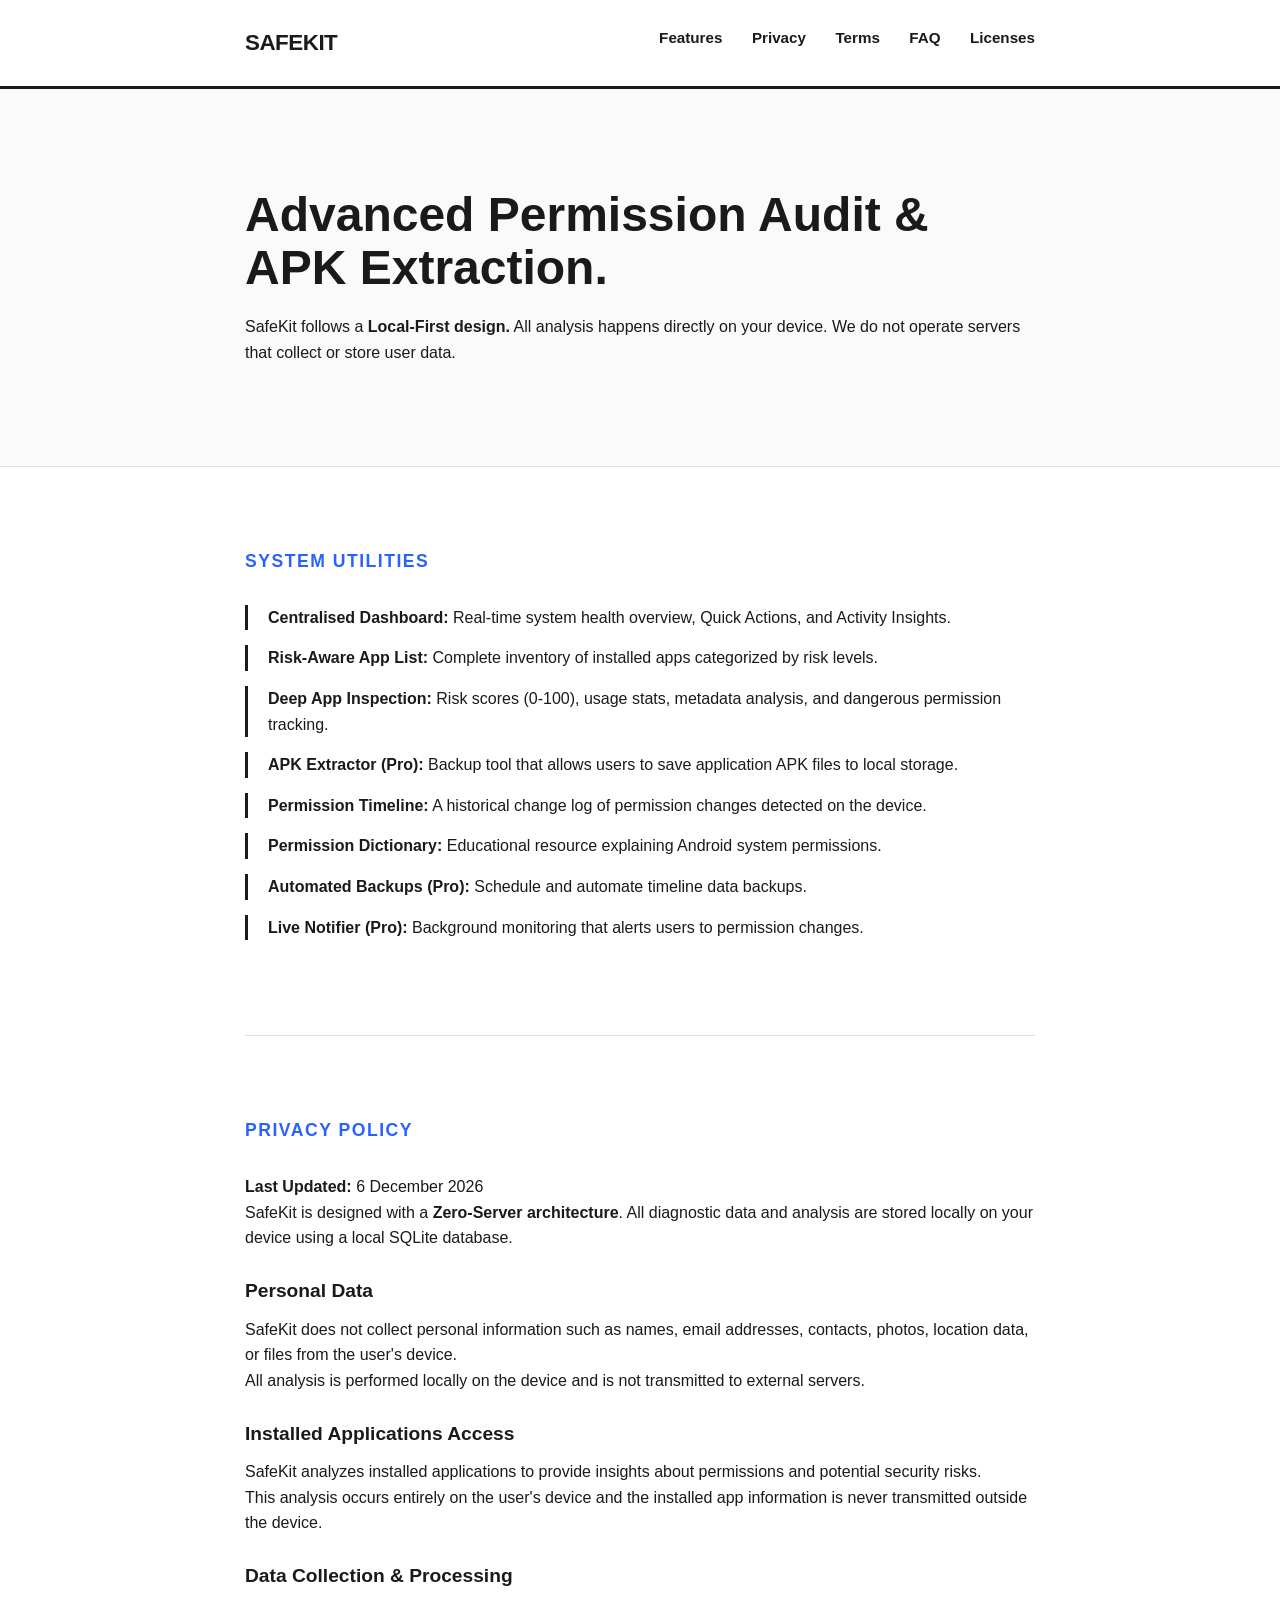
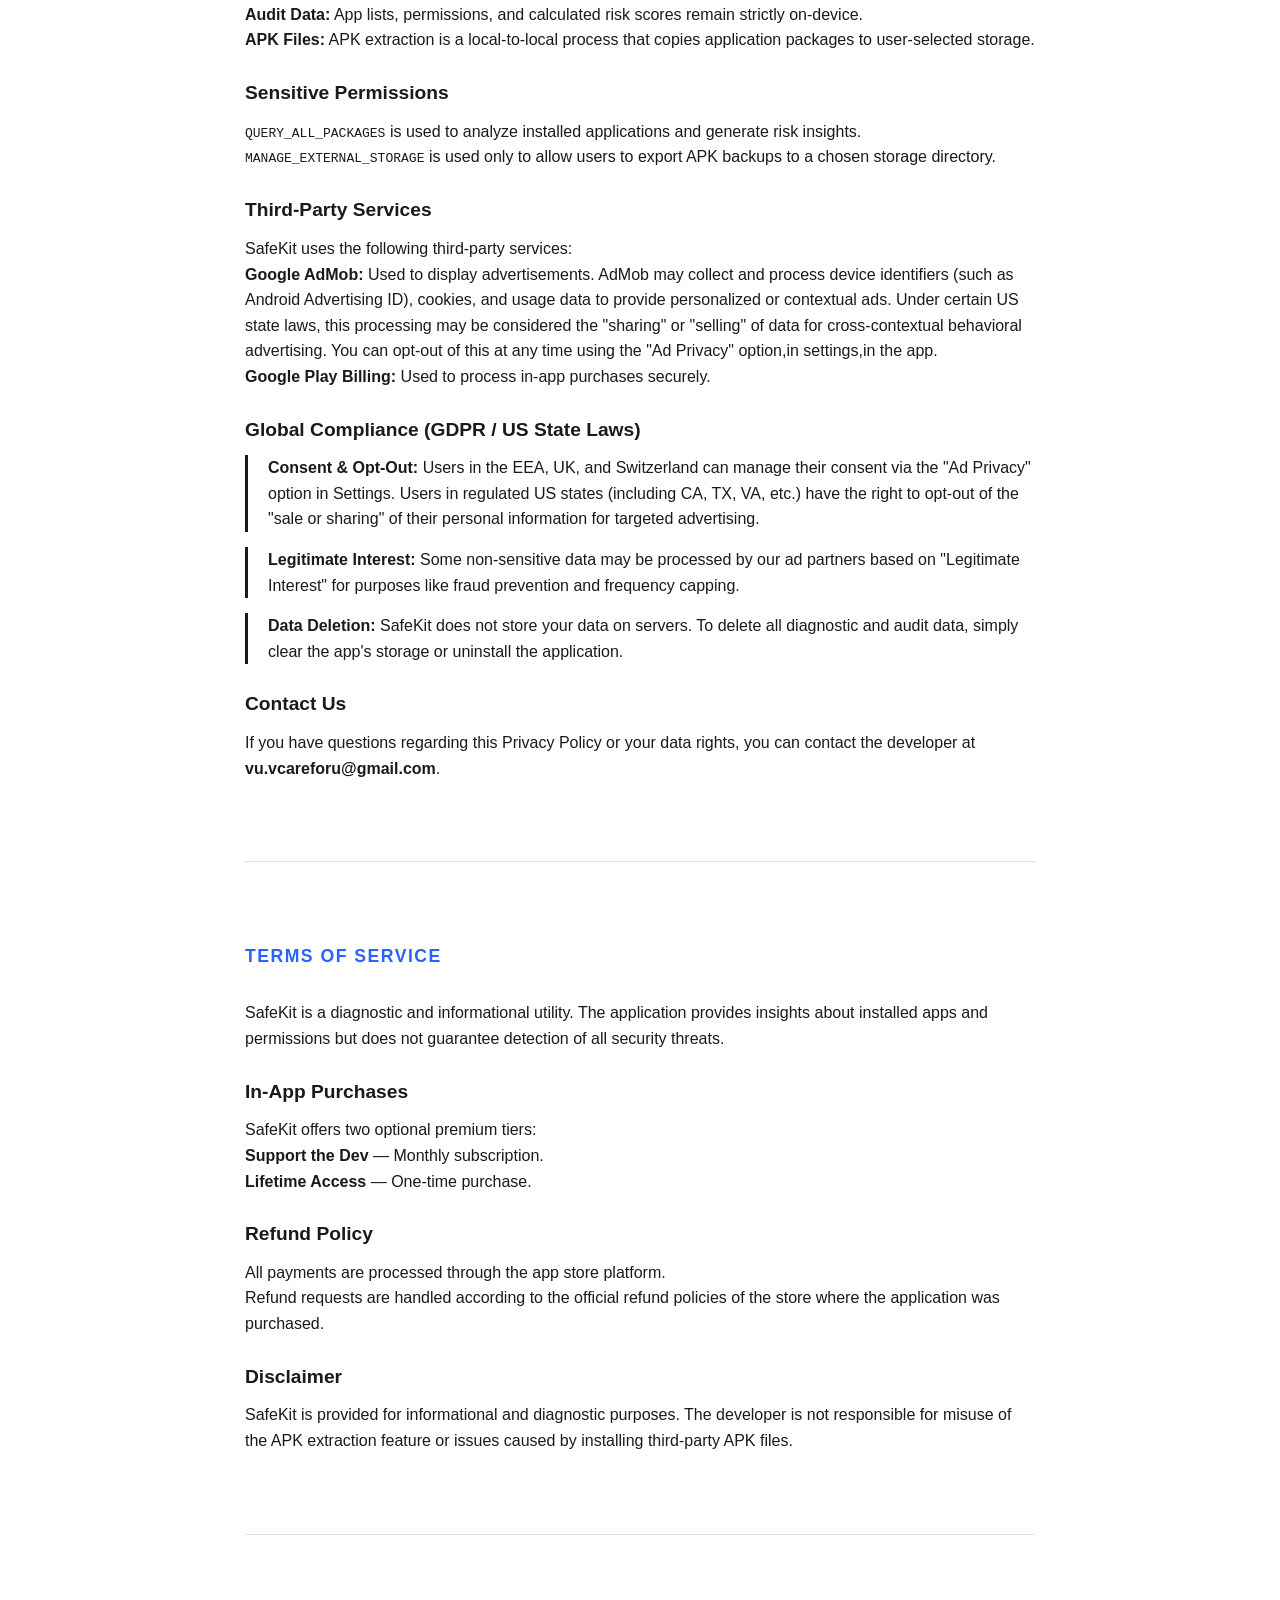
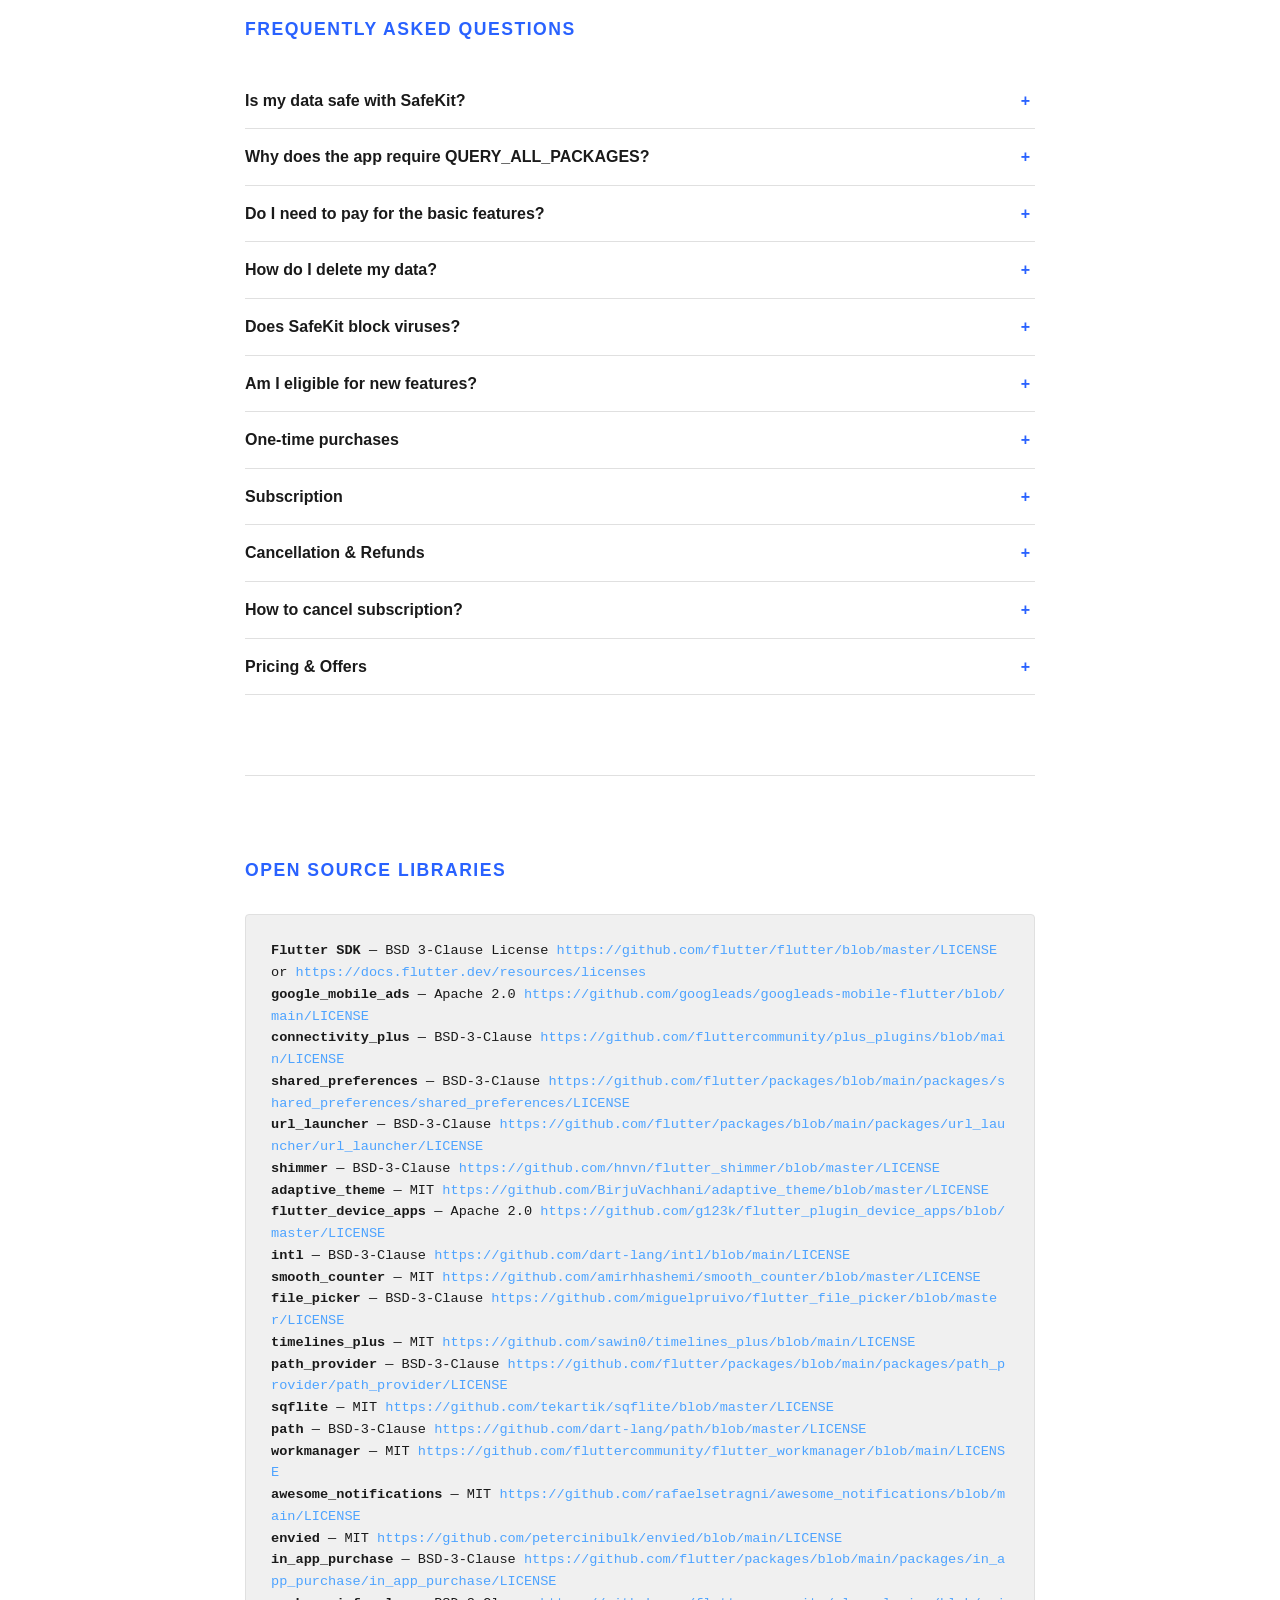
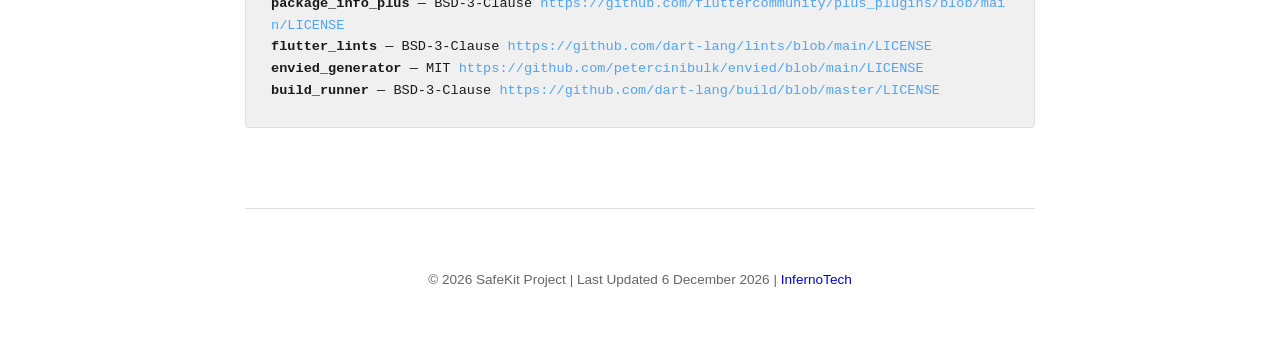
==== safekit/index.html @ c150ac5f "Add faq" ====
<!DOCTYPE html>
<html lang="en">

<head>
    <meta charset="UTF-8">
    <meta name="viewport" content="width=device-width, initial-scale=1.0">
    <title>SafeKit | Official Documentation & Privacy</title>
    <link rel="stylesheet" href="style.css">
</head>

<body>

    <nav class="navbar">
        <div class="container">
            <span class="brand">SAFEKIT</span>
            <button class="menu-toggle" aria-label="Toggle Menu">☰</button>
            <div class="links" id="nav-links">
                <a href="#about">Features</a>
                <a href="#privacy">Privacy</a>
                <a href="#terms">Terms</a>
                <a href="#faq">FAQ</a>
                <a href="#licenses">Licenses</a>
            </div>
        </div>
    </nav>

    <header class="hero">
        <div class="container">
            <h1>Advanced Permission Audit & APK Extraction.</h1>
            <p>SafeKit follows a <strong>Local-First design.</strong> All analysis happens directly on your device. We
                do not operate servers that collect or store user data.</p>
        </div>
    </header>

    <div class="container content-grid">

        <section id="about" class="content-block">
            <h2>System Utilities</h2>

            <div class="list-item"><strong>Centralised Dashboard:</strong> Real-time system health overview, Quick
                Actions, and Activity Insights.</div>

            <div class="list-item"><strong>Risk-Aware App List:</strong> Complete inventory of installed apps
                categorized by risk levels.</div>

            <div class="list-item"><strong>Deep App Inspection:</strong> Risk scores (0-100), usage stats, metadata
                analysis, and dangerous permission tracking.</div>

            <div class="list-item"><strong>APK Extractor (Pro):</strong> Backup tool that allows users to save
                application APK
                files to local storage.</div>

            <div class="list-item"><strong>Permission Timeline:</strong> A historical change log of permission changes
                detected on the device.</div>

            <div class="list-item"><strong>Permission Dictionary:</strong> Educational resource explaining Android
                system permissions.</div>

            <div class="list-item"><strong>Automated Backups (Pro):</strong> Schedule and automate timeline data
                backups.</div>

            <div class="list-item"><strong>Live Notifier (Pro):</strong> Background monitoring that alerts users to
                permission changes.</div>
        </section>


        <section id="privacy" class="content-block">

            <h2>Privacy Policy</h2>

            <p><strong>Last Updated:</strong> <span id="dy"></span></p>

            <p>SafeKit is designed with a <strong>Zero-Server architecture</strong>. All diagnostic data and analysis
                are stored locally on your device using a local SQLite database.</p>

            <h3>Personal Data</h3>

            <p>SafeKit does not collect personal information such as names, email addresses, contacts, photos, location
                data, or files from the user's device.</p>

            <p>All analysis is performed locally on the device and is not transmitted to external servers.</p>


            <h3>Installed Applications Access</h3>

            <p>SafeKit analyzes installed applications to provide insights about permissions and potential security
                risks.</p>

            <p>This analysis occurs entirely on the user's device and the installed app information is never transmitted
                outside the device.</p>


            <h3>Data Collection & Processing</h3>

            <p><strong>Audit Data:</strong> App lists, permissions, and calculated risk scores remain strictly
                on-device.</p>

            <p><strong>APK Files:</strong> APK extraction is a local-to-local process that copies application packages
                to user-selected storage.</p>


            <h3>Sensitive Permissions</h3>

            <p><code>QUERY_ALL_PACKAGES</code> is used to analyze installed applications and generate risk insights.</p>

            <p><code>MANAGE_EXTERNAL_STORAGE</code> is used only to allow users to export APK backups to a chosen
                storage directory.</p>


            <h3>Third-Party Services</h3>

            <p>SafeKit uses the following third-party services:</p>

            <p><strong>Google AdMob:</strong> Used to display advertisements. AdMob may collect and process device
                identifiers (such as Android Advertising ID), cookies, and usage data to provide personalized or
                contextual ads. Under certain US state laws, this processing may be considered the "sharing" or
                "selling" of data for cross-contextual behavioral advertising. You can opt-out of this at any time using
                the "Ad Privacy" option,in settings,in the app.</p>

            <p><strong>Google Play Billing:</strong> Used to process in-app purchases securely.</p>


            <h3>Global Compliance (GDPR / US State Laws)</h3>

            <div class="list-item"><strong>Consent & Opt-Out:</strong> Users in the EEA, UK, and Switzerland can manage
                their consent via the "Ad Privacy" option in Settings. Users in regulated US states (including CA, TX,
                VA, etc.)
                have the right to opt-out of the "sale or sharing" of their personal information for targeted
                advertising.</div>

            <div class="list-item"><strong>Legitimate Interest:</strong> Some non-sensitive data may be processed by our
                ad partners based on "Legitimate Interest" for purposes like fraud prevention and frequency capping.
            </div>

            <div class="list-item"><strong>Data Deletion:</strong> SafeKit does not store your data on servers. To
                delete all diagnostic and audit data, simply clear the app's storage or uninstall the application.</div>


            <h3>Contact Us</h3>
            <p>If you have questions regarding this Privacy Policy or your data rights, you can contact the developer at
                <strong>vu.vcareforu@gmail.com</strong>.
            </p>
        </section>



        <section id="terms" class="content-block">

            <h2>Terms of Service</h2>

            <p>SafeKit is a diagnostic and informational utility. The application provides insights about installed apps
                and permissions but does not guarantee detection of all security threats.</p>


            <h3>In-App Purchases</h3>

            <p>SafeKit offers two optional premium tiers:</p>

            <p><strong>Support the Dev</strong> — Monthly subscription.</p>

            <p><strong>Lifetime Access</strong> — One-time purchase.</p>


            <h3>Refund Policy</h3>

            <p>All payments are processed through the app store platform.</p>

            <p>Refund requests are handled according to the official refund policies of the store where the application
                was purchased.</p>


            <h3>Disclaimer</h3>

            <p>SafeKit is provided for informational and diagnostic purposes. The developer is not responsible for
                misuse of the APK extraction feature or issues caused by installing third-party APK files.</p>

        </section>

        <section id="faq" class="content-block">
            <h2>Frequently Asked Questions</h2>

            <details class="faq-item">
                <summary>Is my data safe with SafeKit?</summary>
                <div class="faq-content">
                    <p>Yes. SafeKit is built on a "Local-First" philosophy. All application analysis, risk scoring, and
                        database storage happen exclusively on your device. We do not own or operate servers to store
                        your
                        private audit data.</p>
                </div>
            </details>

            <details class="faq-item">
                <summary>Why does the app require QUERY_ALL_PACKAGES?</summary>
                <div class="faq-content">
                    <p>This permission is essential for the app's core functionality. It allows SafeKit to scan all
                        installed applications to identify hidden background permissions and calculate security risk
                        scores.</p>
                </div>
            </details>

            <details class="faq-item">
                <summary>Do I need to pay for the basic features?</summary>
                <div class="faq-content">
                    <p>No. The core permission audit, risk scoring, and dictionary features are free. Premium features
                        like
                        Automated Backups, Live Notifier, and the APK Extractor require a Pro subscription or lifetime
                        purchase.</p>
                </div>
            </details>

            <details class="faq-item">
                <summary>How do I delete my data?</summary>
                <div class="faq-content">
                    <p>Since all data is stored locally in an SQLite database on your phone, simply clearing the app
                        cache/data in your Android settings or uninstalling the app will permanently delete all SafeKit
                        records.</p>
                </div>
            </details>

            <details class="faq-item">
                <summary>Does SafeKit block viruses?</summary>
                <div class="faq-content">
                    <p>SafeKit is a diagnostic tool, not an active antivirus. It helps you identify apps with
                        "dangerous"
                        permissions so you can make informed decisions about what to keep on your device.</p>
                </div>
            </details>

            <details class="faq-item">
                <summary>Am I eligible for new features?</summary>
                <div class="faq-content">
                    <p>This app contains Ads, most of the features (common) are available for all users with Ads. Any
                        new feature/function that may seem expensive to developer, the developer have the right to
                        decide to put in behind a pay-wall or Ads (one-time/subscription or as new in-app purchase
                        item).</p>
                </div>
            </details>

            <details class="faq-item">
                <summary>One-time purchases</summary>
                <div class="faq-content">
                    <p>You've purchased the full version of the app with all features and without Ads, you will own the
                        app/have access
                        forever
                        (Exception: Development and updates stop or app withdraws from PlayStore). Refunds are allowed
                        within 48 hrs after that you can contact the support.</p>
                </div>
            </details>

            <details class="faq-item">
                <summary>Subscription</summary>
                <div class="faq-content">
                    <p>Recurring payments (charged monthly for SafeKit) for access to features. You'll be charged at the
                        start of each billing period (monthly) automatically. In case of trial you get free access, and
                        at
                        the end, it automatically converts to a paid subscription. In case payment fails, a grace period
                        of 7
                        days are there to update payment method before subscription is put on hold.</p>
                </div>
            </details>

            <details class="faq-item">
                <summary>Cancellation & Refunds</summary>
                <div class="faq-content">
                    <ul>
                        <li><strong>What happens when I cancel?</strong> You retain access to the subscription for the
                            remainder of the time you have already paid for.</li>
                        <li><strong>Will I get a refund?</strong> Cancelling does not automatically issue a refund.
                            Generally, subscriptions are non-refundable, but partial refunds may be available in
                            specific regions or cases.</li>
                        <li><strong>What if an app is removed?</strong> If an app is removed from Google Play, your
                            future subscription payments are cancelled.</li>
                    </ul>
                </div>
            </details>

            <details class="faq-item">
                <summary>How to cancel subscription?</summary>
                <div class="faq-content">
                    <ol>
                        <li>Open Google Play Store.</li>
                        <li>Tap profile icon (top right).</li>
                        <li>Tap Payments & subscriptions > Subscriptions.</li>
                        <li>Select the subscription and tap Cancel subscription.</li>
                    </ol>
                </div>
            </details>

            <details class="faq-item">
                <summary>Pricing & Offers</summary>
                <div class="faq-content">
                    <ul>
                        <li><strong>Will my price change?</strong> If a developer raises the price, you will receive at
                            least 30 days' notice before the charge at the higher price takes effect.</li>
                        <li><strong>What are discounts?</strong> Developers can offer discounted prices, which will be
                            displayed in the purchase flow.</li>
                    </ul>
                </div>
            </details>
        </section>

        <section id="licenses" class="content-block">

            <h2>Open Source Libraries</h2>

            <div class="license-box">

                <p>
                    <strong>Flutter SDK</strong> — BSD 3-Clause License
                    <a href="https://github.com/flutter/flutter/blob/master/LICENSE" target="_blank">
                        https://github.com/flutter/flutter/blob/master/LICENSE
                    </a> or <a href="https://docs.flutter.dev/resources/licenses" target="_blank">
                        https://docs.flutter.dev/resources/licenses
                    </a>
                </p>

                <p>
                    <strong>google_mobile_ads</strong> — Apache 2.0
                    <a href="https://github.com/googleads/googleads-mobile-flutter/blob/main/LICENSE" target="_blank">
                        https://github.com/googleads/googleads-mobile-flutter/blob/main/LICENSE
                    </a>
                </p>

                <p>
                    <strong>connectivity_plus</strong> — BSD-3-Clause
                    <a href="https://github.com/fluttercommunity/plus_plugins/blob/main/LICENSE" target="_blank">
                        https://github.com/fluttercommunity/plus_plugins/blob/main/LICENSE
                    </a>
                </p>

                <p>
                    <strong>shared_preferences</strong> — BSD-3-Clause
                    <a href="https://github.com/flutter/packages/blob/main/packages/shared_preferences/shared_preferences/LICENSE"
                        target="_blank">
                        https://github.com/flutter/packages/blob/main/packages/shared_preferences/shared_preferences/LICENSE
                    </a>
                </p>

                <p>
                    <strong>url_launcher</strong> — BSD-3-Clause
                    <a href="https://github.com/flutter/packages/blob/main/packages/url_launcher/url_launcher/LICENSE"
                        target="_blank">
                        https://github.com/flutter/packages/blob/main/packages/url_launcher/url_launcher/LICENSE
                    </a>
                </p>

                <p>
                    <strong>shimmer</strong> — BSD-3-Clause
                    <a href="https://github.com/hnvn/flutter_shimmer/blob/master/LICENSE" target="_blank">
                        https://github.com/hnvn/flutter_shimmer/blob/master/LICENSE
                    </a>
                </p>

                <p>
                    <strong>adaptive_theme</strong> — MIT
                    <a href="https://github.com/BirjuVachhani/adaptive_theme/blob/master/LICENSE" target="_blank">
                        https://github.com/BirjuVachhani/adaptive_theme/blob/master/LICENSE
                    </a>
                </p>

                <p>
                    <strong>flutter_device_apps</strong> — Apache 2.0
                    <a href="https://github.com/g123k/flutter_plugin_device_apps/blob/master/LICENSE" target="_blank">
                        https://github.com/g123k/flutter_plugin_device_apps/blob/master/LICENSE
                    </a>
                </p>

                <p>
                    <strong>intl</strong> — BSD-3-Clause
                    <a href="https://github.com/dart-lang/intl/blob/main/LICENSE" target="_blank">
                        https://github.com/dart-lang/intl/blob/main/LICENSE
                    </a>
                </p>

                <p>
                    <strong>smooth_counter</strong> — MIT
                    <a href="https://github.com/amirhhashemi/smooth_counter/blob/master/LICENSE" target="_blank">
                        https://github.com/amirhhashemi/smooth_counter/blob/master/LICENSE
                    </a>
                </p>

                <p>
                    <strong>file_picker</strong> — BSD-3-Clause
                    <a href="https://github.com/miguelpruivo/flutter_file_picker/blob/master/LICENSE" target="_blank">
                        https://github.com/miguelpruivo/flutter_file_picker/blob/master/LICENSE
                    </a>
                </p>

                <p>
                    <strong>timelines_plus</strong> — MIT
                    <a href="https://github.com/sawin0/timelines_plus/blob/main/LICENSE" target="_blank">
                        https://github.com/sawin0/timelines_plus/blob/main/LICENSE
                    </a>
                </p>

                <p>
                    <strong>path_provider</strong> — BSD-3-Clause
                    <a href="https://github.com/flutter/packages/blob/main/packages/path_provider/path_provider/LICENSE"
                        target="_blank">
                        https://github.com/flutter/packages/blob/main/packages/path_provider/path_provider/LICENSE
                    </a>
                </p>

                <p>
                    <strong>sqflite</strong> — MIT
                    <a href="https://github.com/tekartik/sqflite/blob/master/LICENSE" target="_blank">
                        https://github.com/tekartik/sqflite/blob/master/LICENSE
                    </a>
                </p>

                <p>
                    <strong>path</strong> — BSD-3-Clause
                    <a href="https://github.com/dart-lang/path/blob/master/LICENSE" target="_blank">
                        https://github.com/dart-lang/path/blob/master/LICENSE
                    </a>
                </p>

                <p>
                    <strong>workmanager</strong> — MIT
                    <a href="https://github.com/fluttercommunity/flutter_workmanager/blob/main/LICENSE" target="_blank">
                        https://github.com/fluttercommunity/flutter_workmanager/blob/main/LICENSE
                    </a>
                </p>

                <p>
                    <strong>awesome_notifications</strong> — MIT
                    <a href="https://github.com/rafaelsetragni/awesome_notifications/blob/main/LICENSE" target="_blank">
                        https://github.com/rafaelsetragni/awesome_notifications/blob/main/LICENSE
                    </a>
                </p>

                <p>
                    <strong>envied</strong> — MIT
                    <a href="https://github.com/petercinibulk/envied/blob/main/LICENSE" target="_blank">
                        https://github.com/petercinibulk/envied/blob/main/LICENSE
                    </a>
                </p>

                <p>
                    <strong>in_app_purchase</strong> — BSD-3-Clause
                    <a href="https://github.com/flutter/packages/blob/main/packages/in_app_purchase/in_app_purchase/LICENSE"
                        target="_blank">
                        https://github.com/flutter/packages/blob/main/packages/in_app_purchase/in_app_purchase/LICENSE
                    </a>
                </p>

                <p>
                    <strong>package_info_plus</strong> — BSD-3-Clause
                    <a href="https://github.com/fluttercommunity/plus_plugins/blob/main/LICENSE" target="_blank">
                        https://github.com/fluttercommunity/plus_plugins/blob/main/LICENSE
                    </a>
                </p>

                <p>
                    <strong>flutter_lints</strong> — BSD-3-Clause
                    <a href="https://github.com/dart-lang/lints/blob/main/LICENSE" target="_blank">
                        https://github.com/dart-lang/lints/blob/main/LICENSE
                    </a>
                </p>

                <p>
                    <strong>envied_generator</strong> — MIT
                    <a href="https://github.com/petercinibulk/envied/blob/main/LICENSE" target="_blank">
                        https://github.com/petercinibulk/envied/blob/main/LICENSE
                    </a>
                </p>

                <p>
                    <strong>build_runner</strong> — BSD-3-Clause
                    <a href="https://github.com/dart-lang/build/blob/master/LICENSE" target="_blank">
                        https://github.com/dart-lang/build/blob/master/LICENSE
                    </a>
                </p>

            </div>

        </section>

    </div>


    <footer>

        <div class="container">

            <p>&copy; <span id="year"></span> SafeKit Project |
                Last Updated <span id="dy2"></span> |
                <a href="mailto:vu.vcareforu@gmail.com" style="text-decoration:none;">InfernoTech</a>

            </p>

        </div>

    </footer>


    <script>

        document.addEventListener('DOMContentLoaded', () => {

            const today = new Date();

            const formattedDate = today.toLocaleDateString('en-GB', {
                day: 'numeric',
                month: 'long',
                year: 'numeric'
            });

            const yearSpan = document.getElementById("year");
            if (yearSpan) yearSpan.textContent = today.getFullYear();

            const dy = document.getElementById("dy");
            if (dy) dy.textContent = formattedDate;

            const dy2 = document.getElementById("dy2");
            if (dy2) dy2.textContent = formattedDate;

            //Navigation
            const menuToggle = document.querySelector('.menu-toggle');
            const navLinks = document.getElementById('nav-links');

            menuToggle.addEventListener('click', () => {
                navLinks.classList.toggle('active');
            });

            // Close menu when a link is clicked
            navLinks.querySelectorAll('a').forEach(link => {
                link.addEventListener('click', () => {
                    navLinks.classList.remove('active');
                });
            });

        });

    </script>

</body>

</html>
---- safekit/style.css ----
* {
    box-sizing: border-box;
    margin: 0;
    padding: 0;
}

:root {
    --black: #1a1a1a;
    --blue-accent: #2962ff;
    --border-color: #e0e0e0;
    --bg-light: #fafafa;
}

body {
    font-family: -apple-system, BlinkMacSystemFont, "Segoe UI", Roboto, sans-serif;
    color: var(--black);
    line-height: 1.6;
    background: #ffffff;
}

.container {
    max-width: 850px;
    margin: 0 auto;
    padding: 0 30px;
}

/* Navbar */
.navbar {
    border-bottom: 3px solid var(--black);
    padding: 25px 0;
    position: sticky;
    top: 0;
    background: #fff;
    z-index: 10;
}

.brand {
    font-weight: 900;
    font-size: 1.4rem;
    letter-spacing: -0.5px;
}

.links {
    float: right;
}

.links a {
    text-decoration: none;
    color: var(--black);
    margin-left: 25px;
    font-size: 0.95rem;
    font-weight: 600;
}

/* FAQ Accordion Styling */
.faq-item {
    border-bottom: 1px solid var(--border-color);
    padding: 15px 0;
}

.faq-item summary {
    font-weight: 700;
    cursor: pointer;
    list-style: none;
    /* Removes default arrow */
    position: relative;
    padding-right: 30px;
}

/* Custom indicator (+) */
.faq-item summary::after {
    content: '+';
    position: absolute;
    right: 5px;
    color: var(--blue-accent);
}

/* Rotate indicator when open */
.faq-item[open] summary::after {
    content: '−';
}

.faq-content {
    padding: 15px 20px;
    background: #f9f9f9;
    margin-top: 10px;
    border-left: 3px solid var(--black);
    font-size: 0.95rem;
}

.faq-content ul,
.faq-content ol {
    margin-left: 20px;
    padding: 0;
}

.faq-content li {
    margin-bottom: 8px;
}

/* New Toggle Button Style */
.menu-toggle {
    display: none;
    float: right;
    background: none;
    border: none;
    font-size: 1.8rem;
    cursor: pointer;
    font-weight: 900;
}

/* Updated Responsive Rules */
@media (max-width: 768px) {
    .menu-toggle {
        display: block;
    }

    .links {
        display: none;
        /* Hidden by default on mobile */
        width: 100%;
        float: none;
        padding-top: 20px;
        border-top: 1px solid var(--border-color);
        margin-top: 15px;
    }

    .links.active {
        display: flex;
        flex-direction: column;
    }

    .links a {
        margin: 10px 0;
        font-size: 1.1rem;
    }

    h1 {
        font-size: 2.2rem;
    }
}

/* Hero */
.hero {
    padding: 100px 0;
    background: var(--bg-light);
    border-bottom: 1px solid var(--border-color);
}

h1 {
    font-size: 3rem;
    font-weight: 800;
    line-height: 1.1;
    margin-bottom: 20px;
}

/* Sections */
.content-block {
    padding: 80px 0;
    border-bottom: 1px solid var(--border-color);
}

h2 {
    font-size: 1.1rem;
    text-transform: uppercase;
    letter-spacing: 1.5px;
    color: var(--blue-accent);
    margin-bottom: 30px;
}

h3 {
    margin: 25px 0 10px;
    font-size: 1.2rem;
}

.list-item {
    margin-bottom: 15px;
    padding-left: 20px;
    border-left: 3px solid var(--black);
}

/* Technical Components */
.license-box {
    background: #f0f0f0;
    padding: 25px;
    border: 1px solid var(--border-color);
    font-family: 'Courier New', Courier, monospace;
    font-size: 0.85rem;
    border-radius: 4px;
}

footer {
    padding: 60px 0;
    font-size: 0.85rem;
    color: #666;
    text-align: center;
}

.license-box a {
    color: #4da3ff;
    text-decoration: none;
    word-break: break-all;
}

.license-box a:hover {
    text-decoration: underline;
}

@media (max-width: 650px) {
    .links {
        display: none;
    }

    h1 {
        font-size: 2.2rem;
    }
}
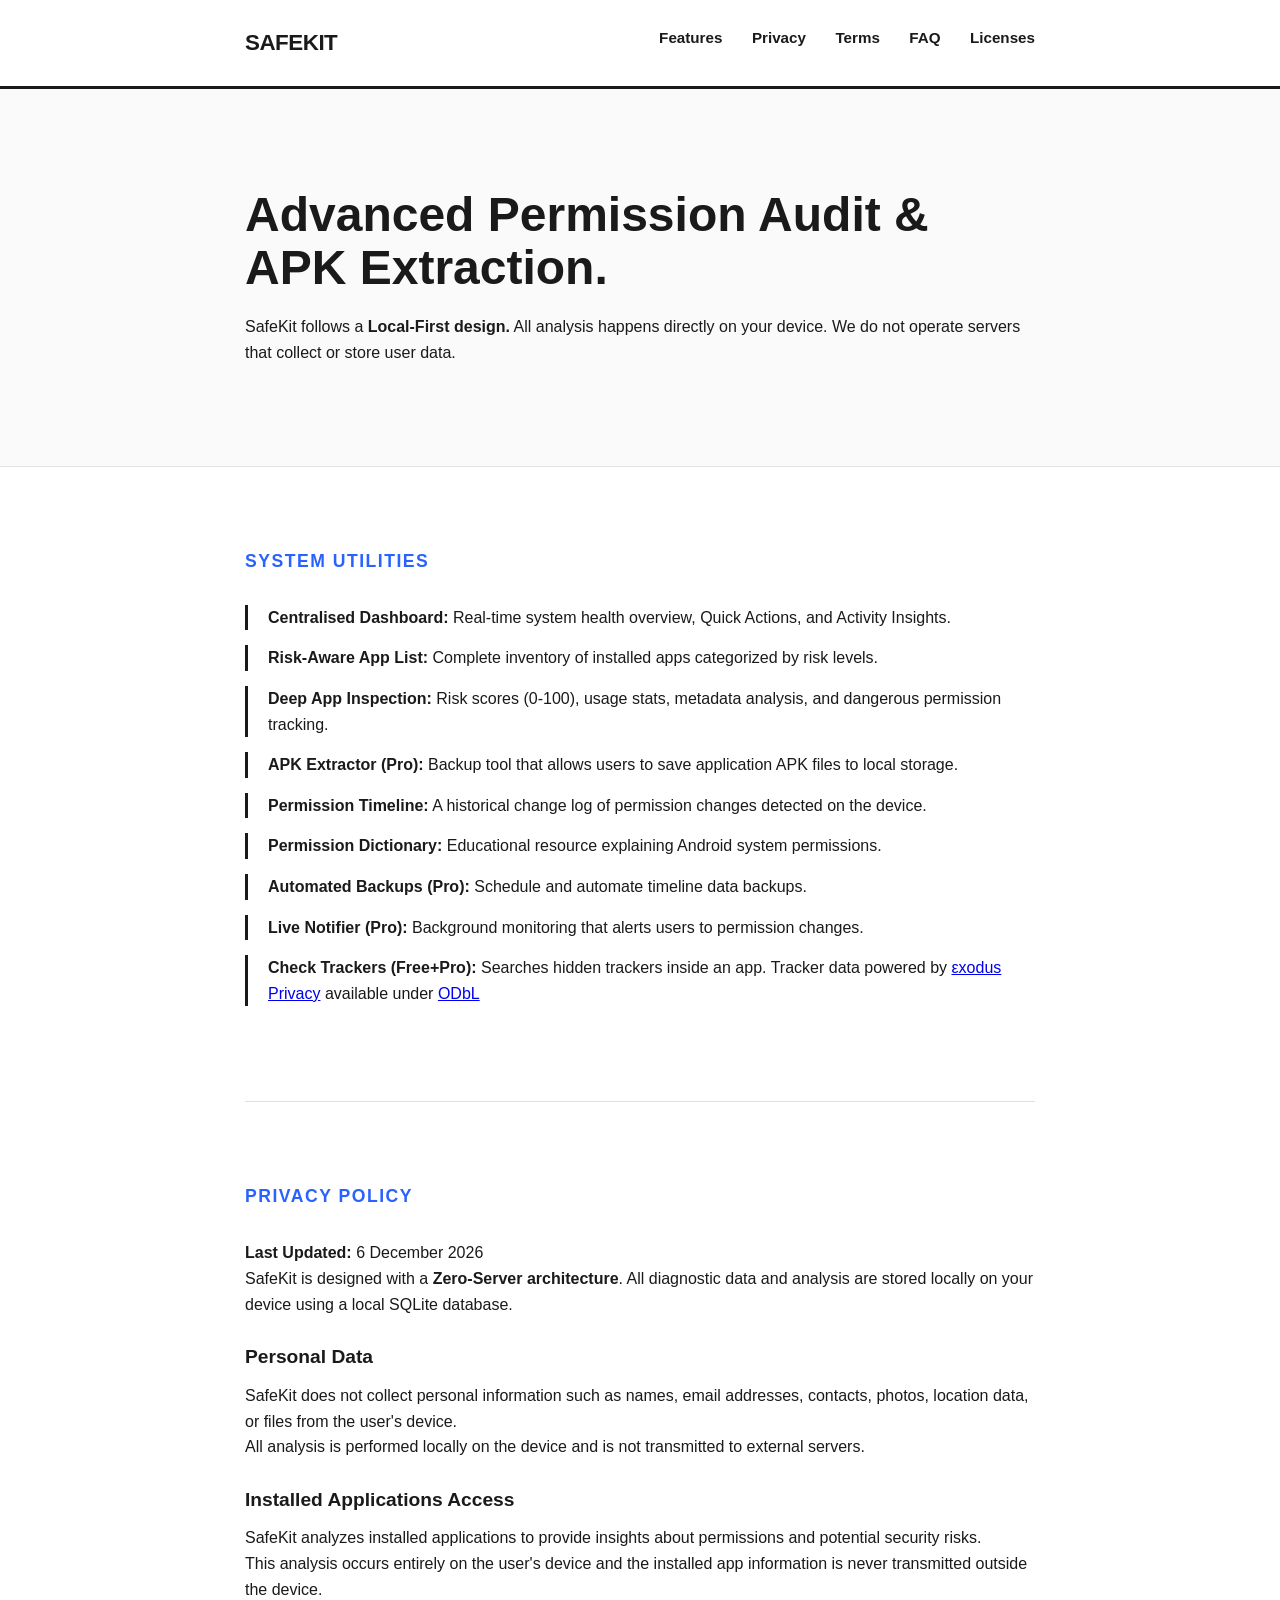
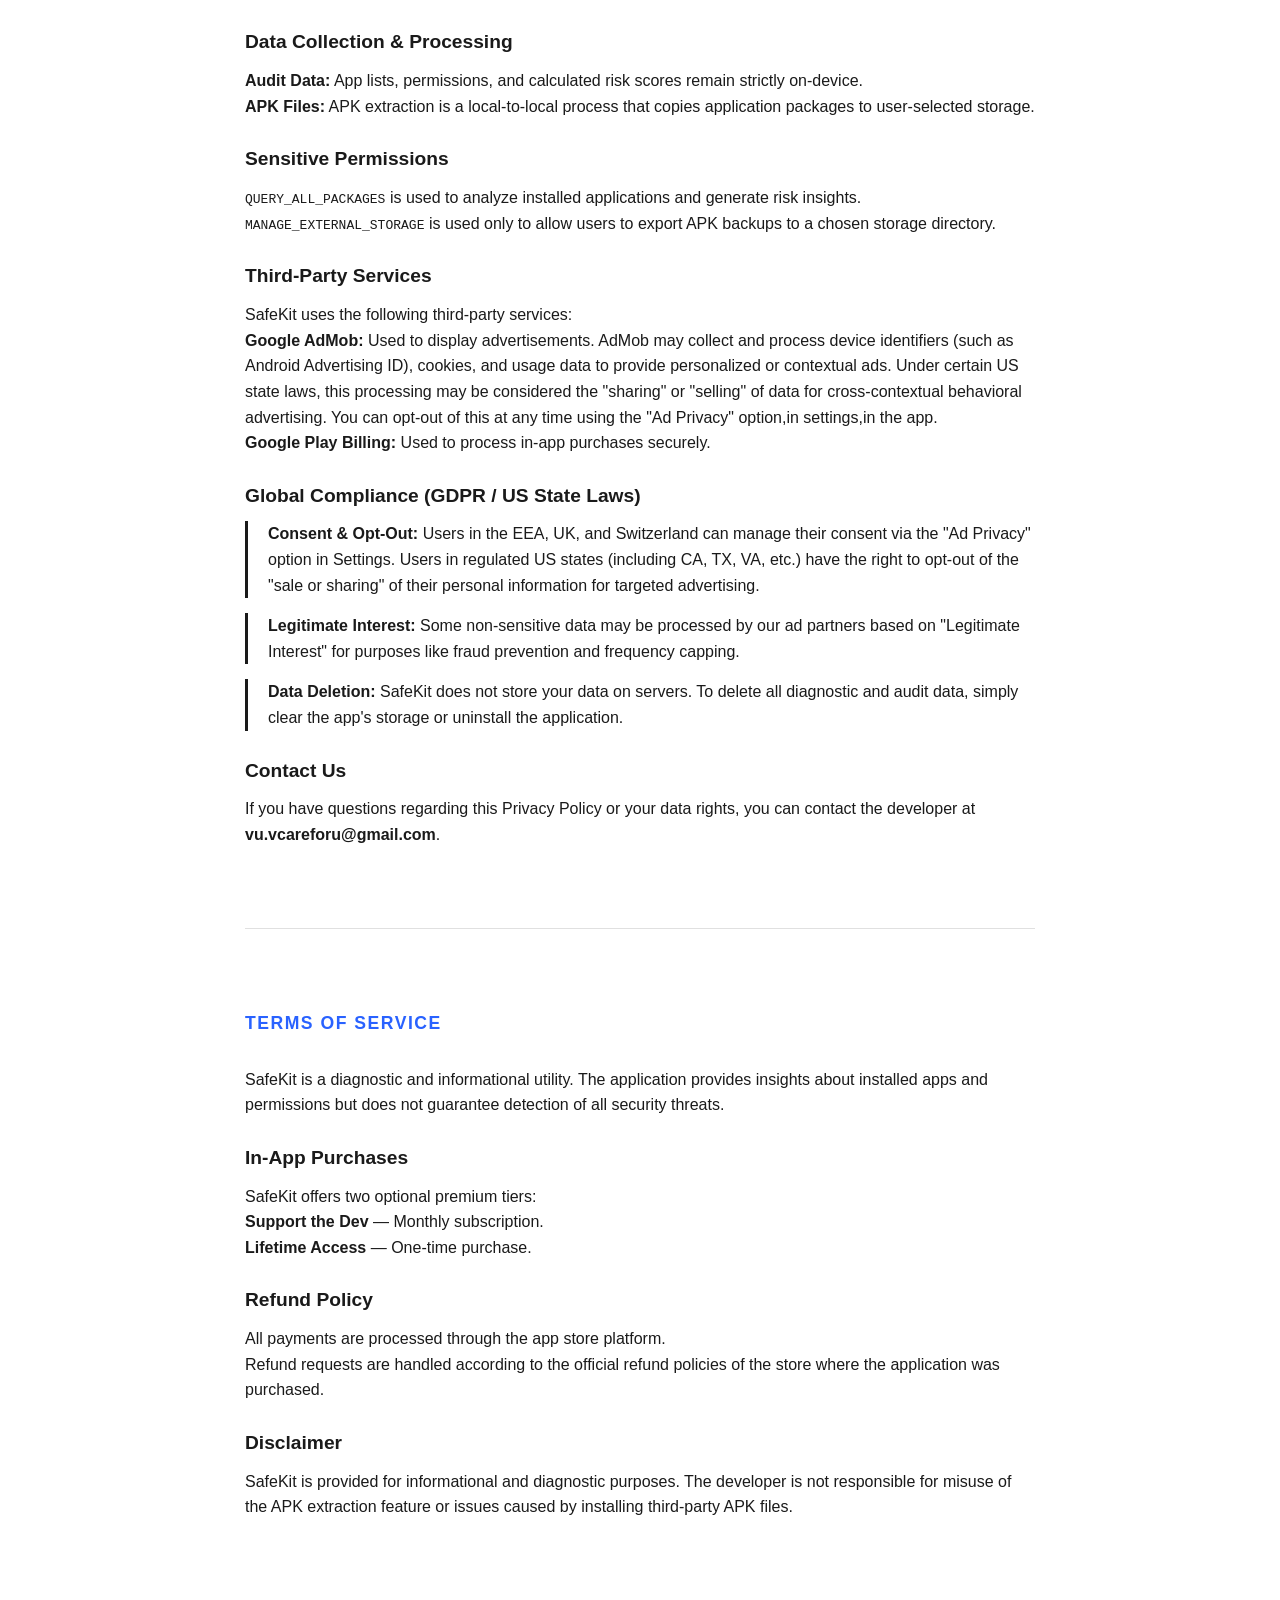
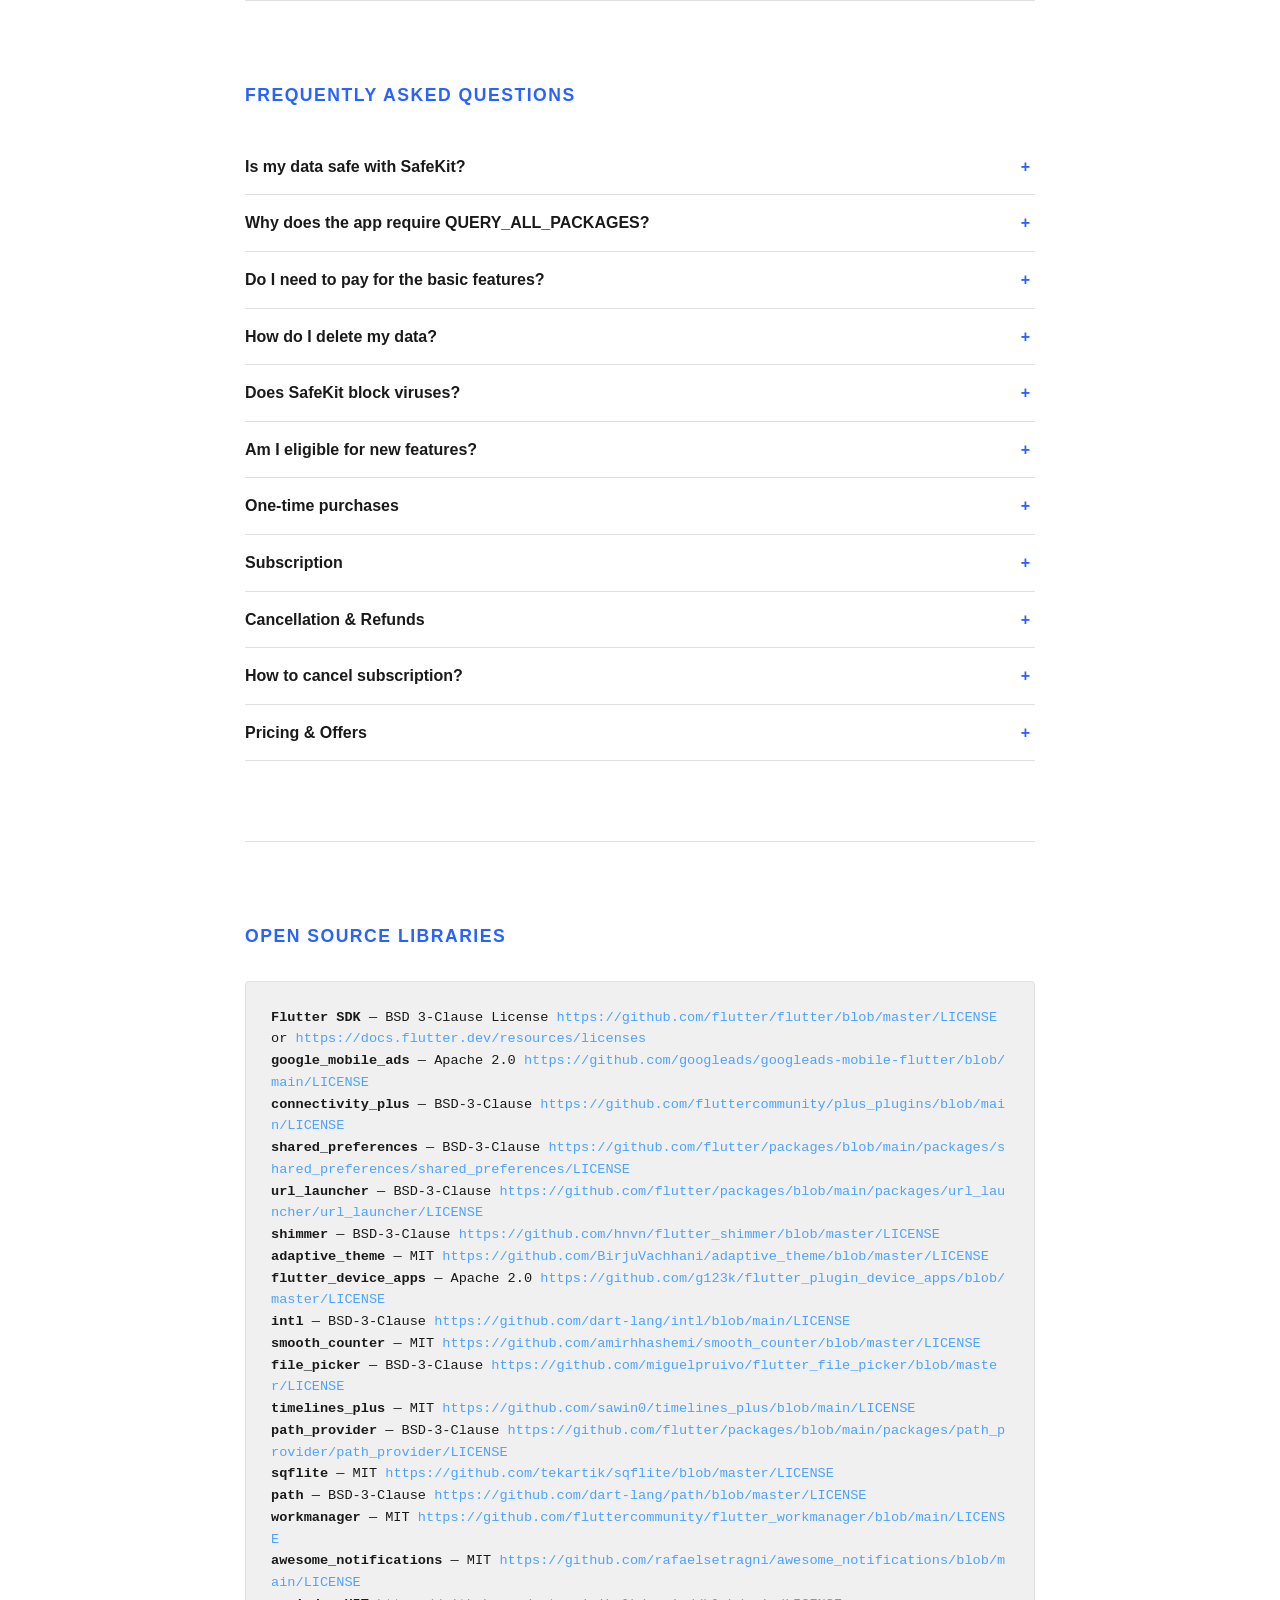
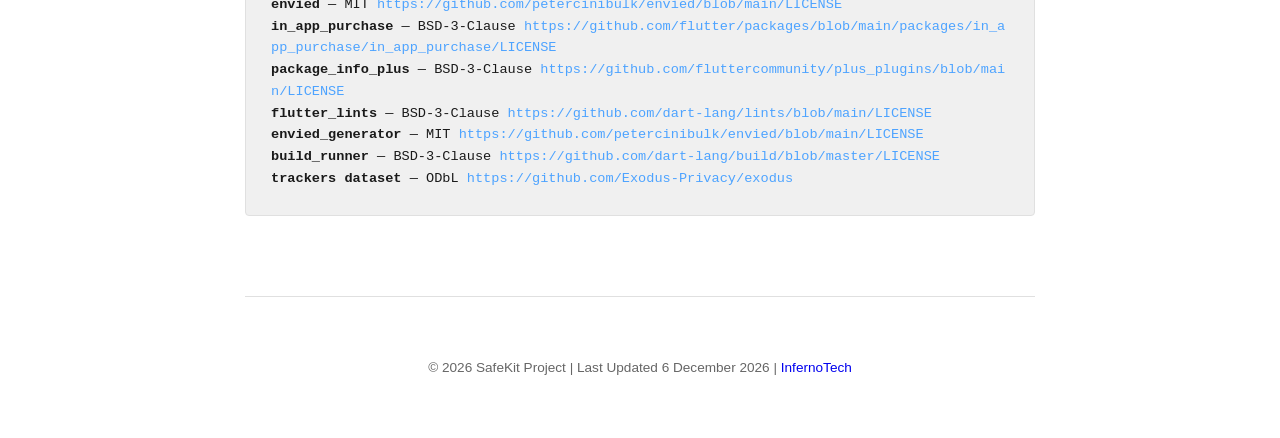
==== commit da332334: "New feat: trackers" ====
--- a/safekit/index.html
+++ b/safekit/index.html
@@ -61,6 +61,11 @@
 
             <div class="list-item"><strong>Live Notifier (Pro):</strong> Background monitoring that alerts users to
                 permission changes.</div>
+
+            <div class="list-item"><strong>Check Trackers (Free+Pro):</strong> Searches hidden trackers inside an app.
+                Tracker data powered by <a href="https://exodus-privacy.eu.org/en/">εxodus Privacy</a> available under
+                <a href="https://opendatacommons.org/licenses/odbl/1-0/">ODbL</a>
+            </div>
         </section>
 
 
@@ -230,9 +235,9 @@
                 <summary>Am I eligible for new features?</summary>
                 <div class="faq-content">
                     <p>This app contains Ads, most of the features (common) are available for all users with Ads. Any
-                        new feature/function that may seem expensive to developer, the developer have the right to
-                        decide to put in behind a pay-wall or Ads (one-time/subscription or as new in-app purchase
-                        item).</p>
+                        new feature/function that may seem expensive to developer, the developer has the right to
+                        decide and to put it behind a pay-wall (one-time/subscription or as new in-app purchase
+                        item) or Ads.</p>
                 </div>
             </details>
 
@@ -472,6 +477,13 @@
                     </a>
                 </p>
 
+                <p>
+                    <strong>trackers dataset</strong> — ODbL
+                    <a href="https://opendatacommons.org/licenses/odbl/1-0/" target="_blank">
+                        https://github.com/Exodus-Privacy/exodus
+                    </a>
+                </p>
+
             </div>
 
         </section>
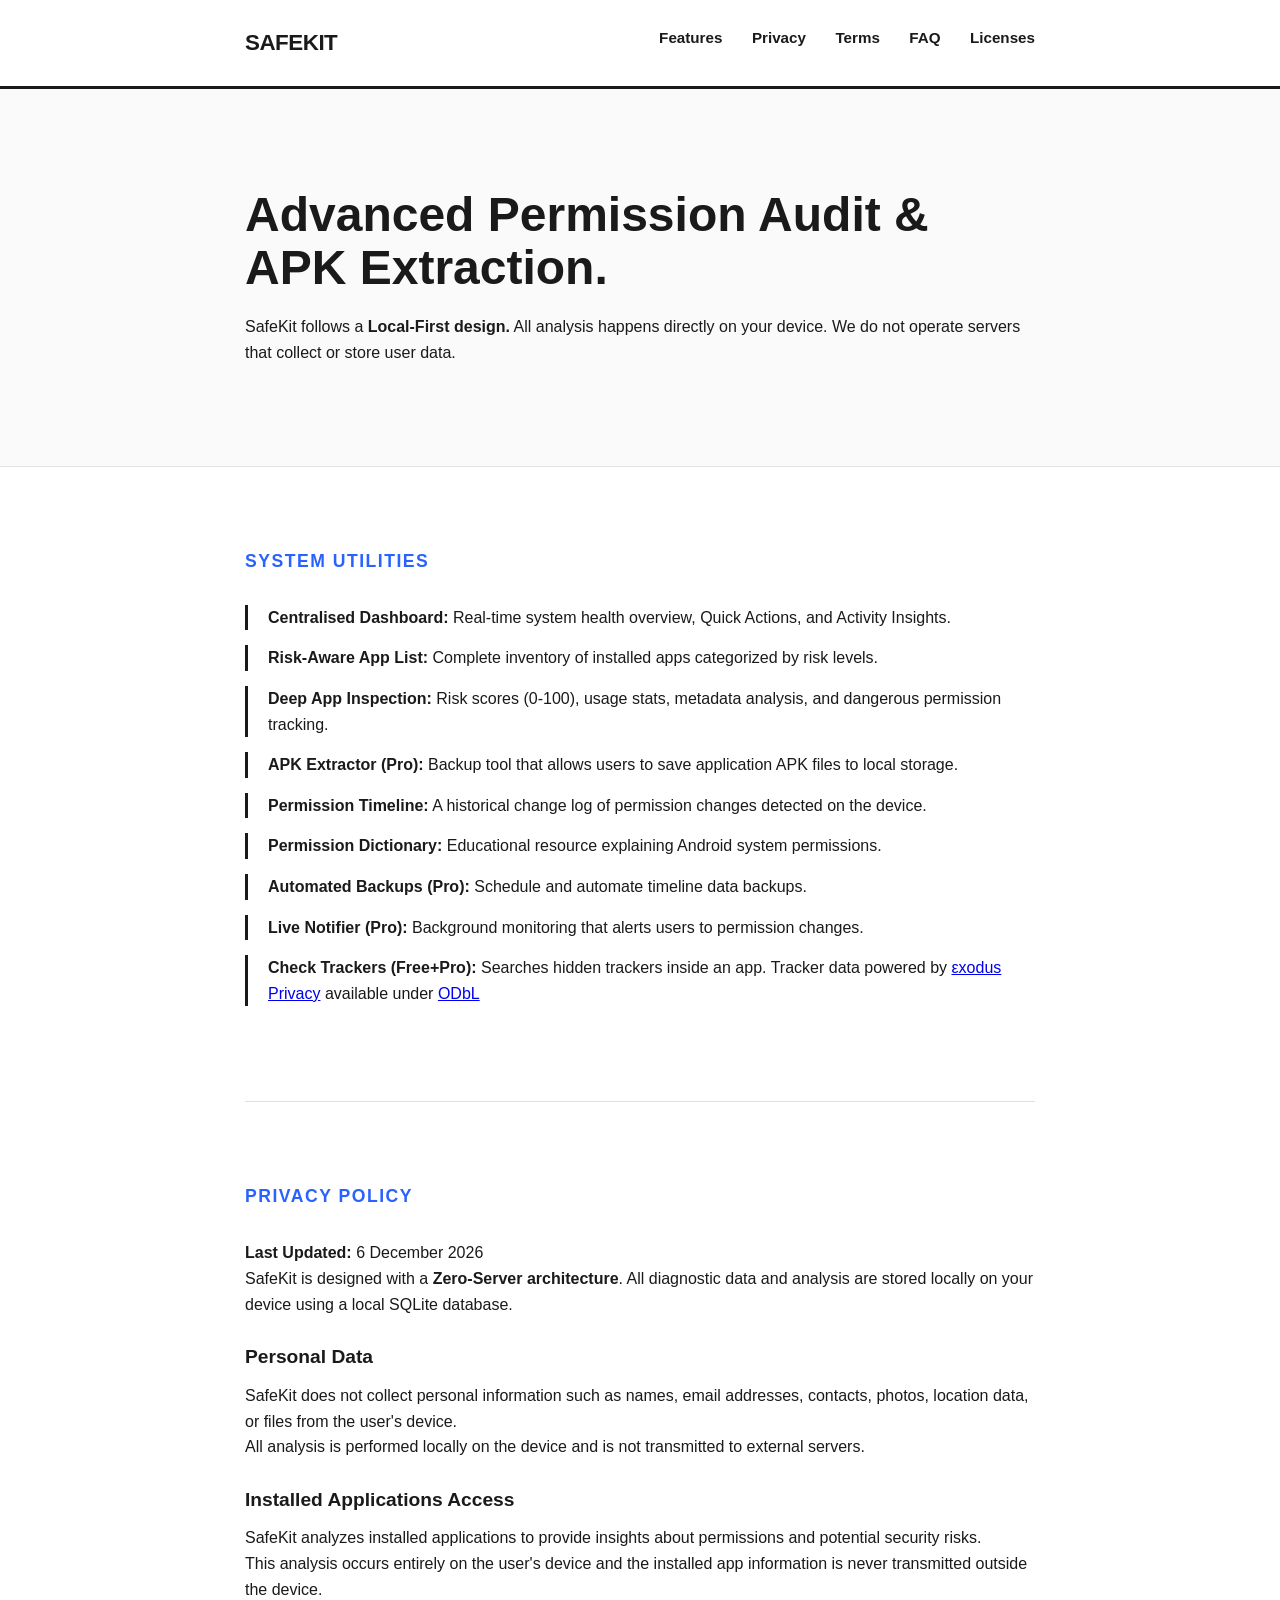
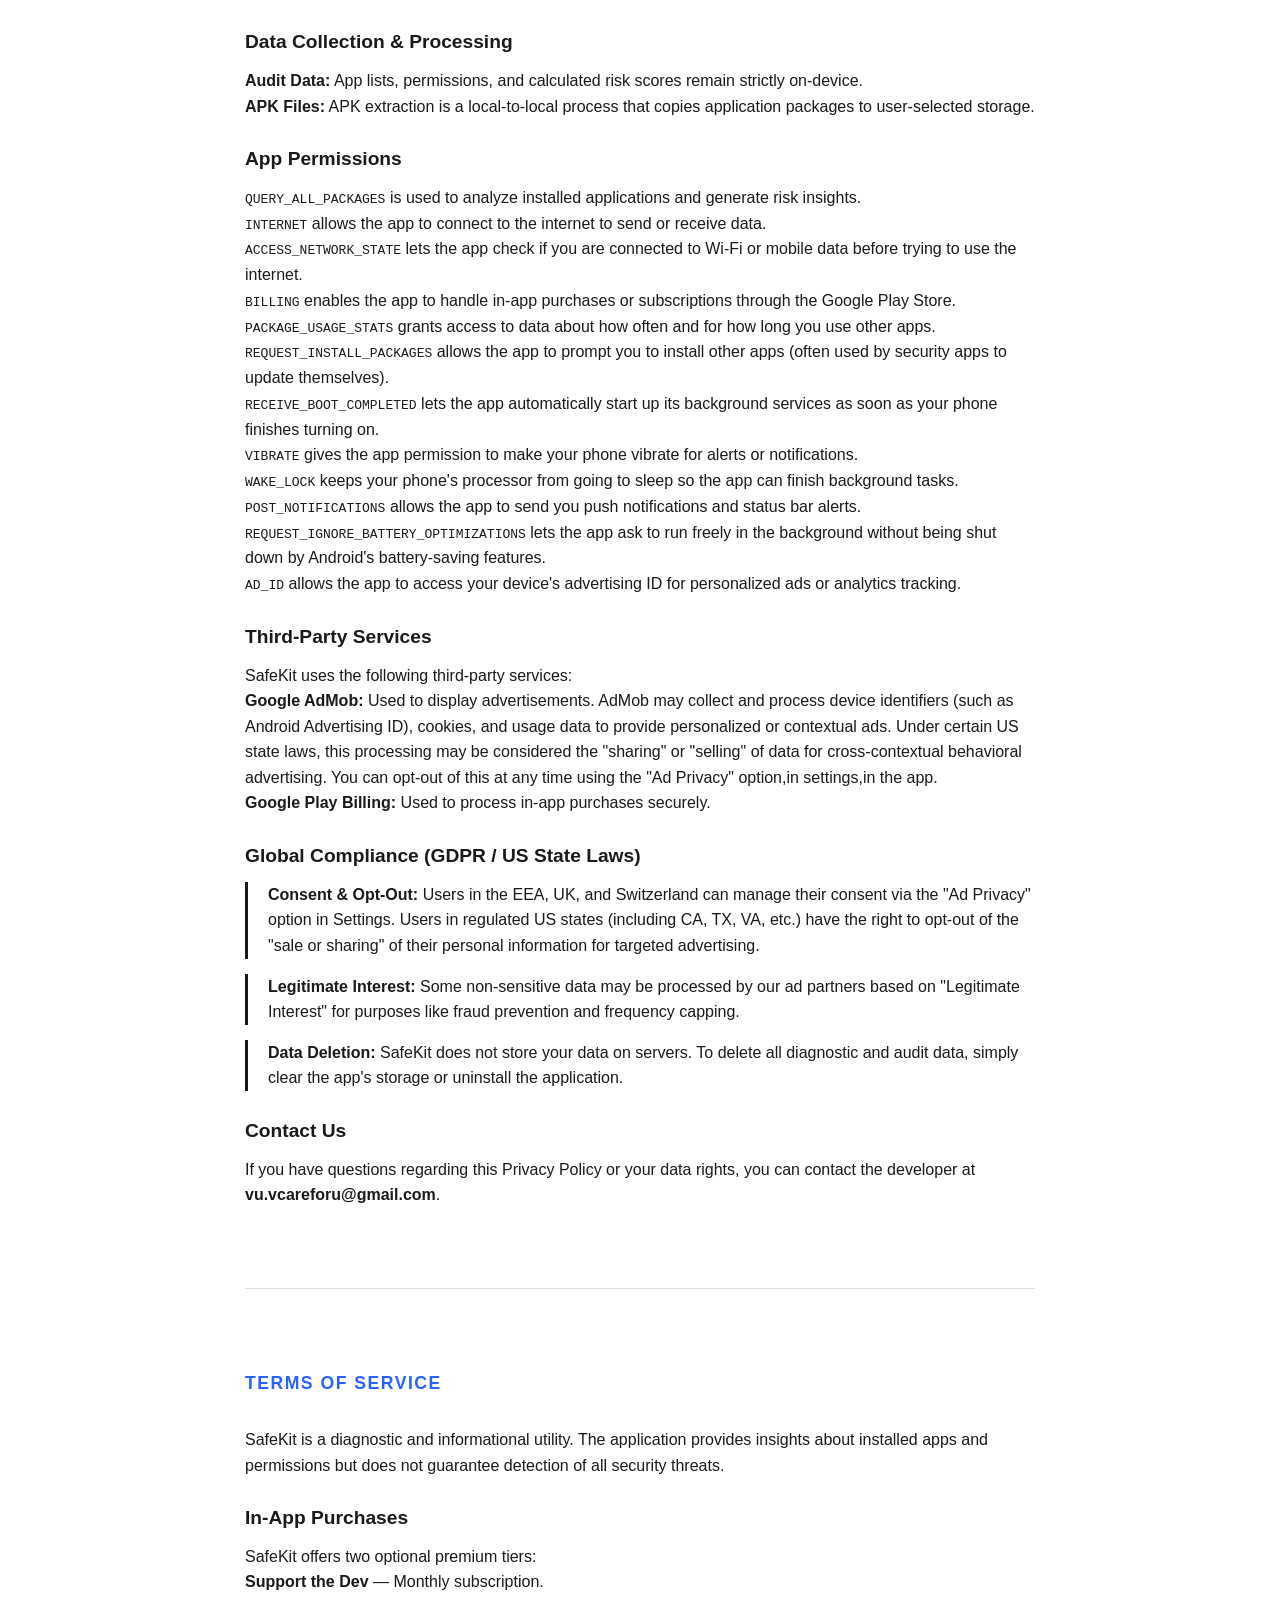
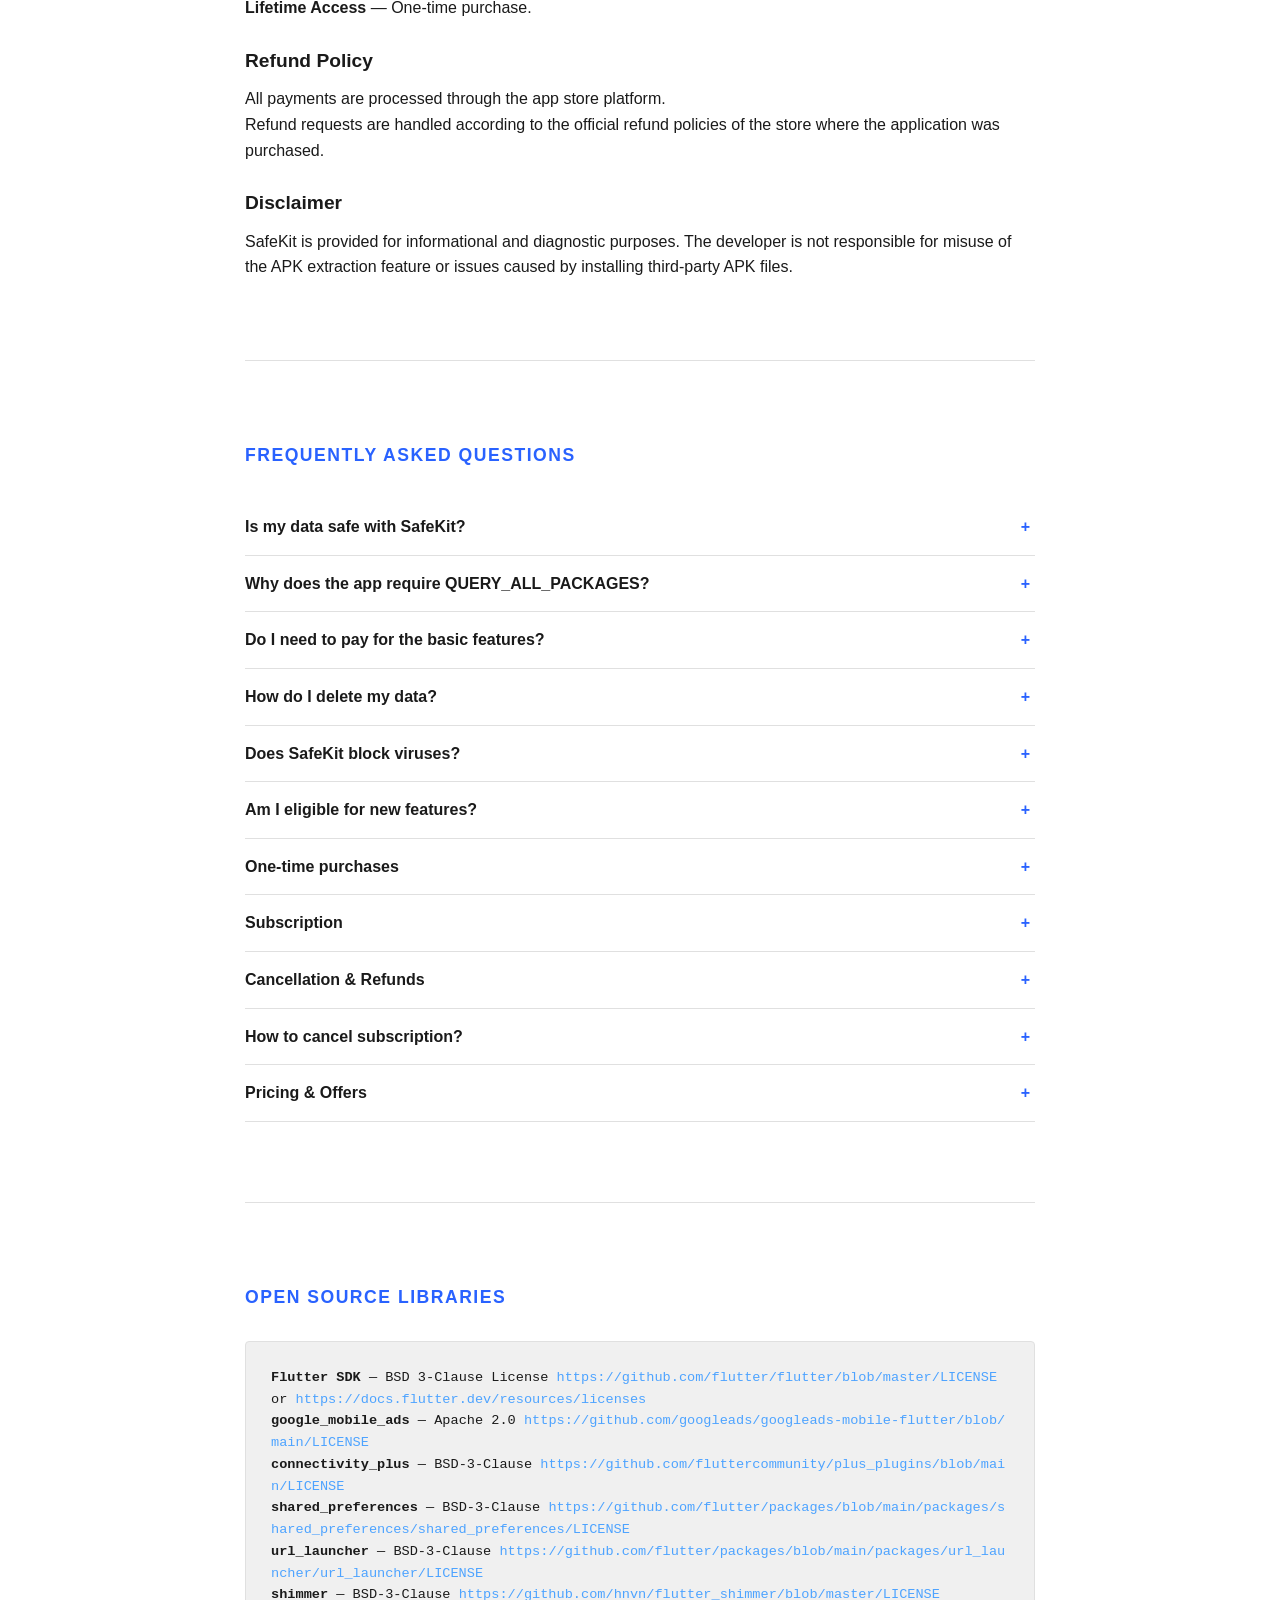
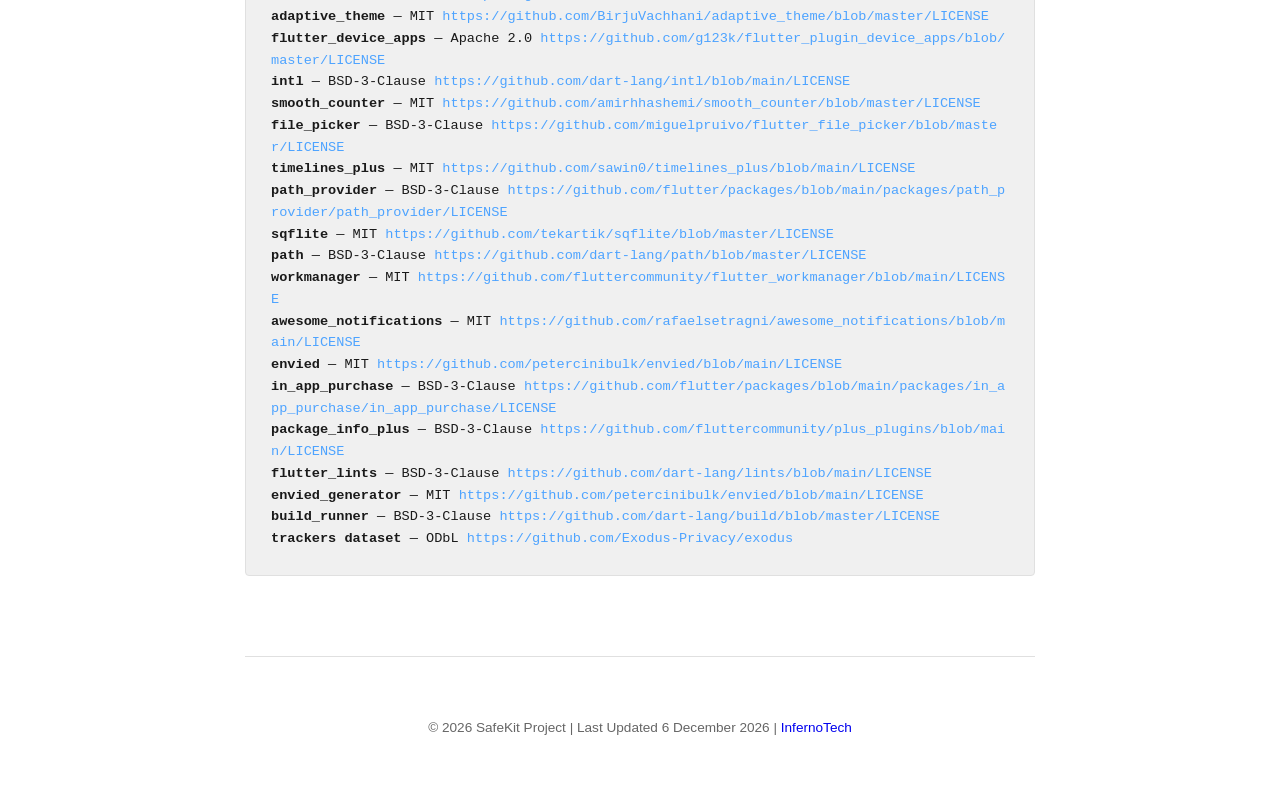
==== commit 16ea05ec: "More detail perms" ====
--- a/safekit/index.html
+++ b/safekit/index.html
@@ -104,12 +104,39 @@
                 to user-selected storage.</p>
 
 
-            <h3>Sensitive Permissions</h3>
+            <h3>App Permissions</h3>
 
             <p><code>QUERY_ALL_PACKAGES</code> is used to analyze installed applications and generate risk insights.</p>
 
-            <p><code>MANAGE_EXTERNAL_STORAGE</code> is used only to allow users to export APK backups to a chosen
-                storage directory.</p>
+            <p><code>INTERNET</code> allows the app to connect to the internet to send or receive data.
+
+            <p><code>ACCESS_NETWORK_STATE</code> lets the app check if you are connected to Wi-Fi or mobile data before
+                trying to use the internet.
+
+            <p><code>BILLING</code> enables the app to handle in-app purchases or subscriptions through the Google Play
+                Store.
+
+            <p><code>PACKAGE_USAGE_STATS</code> grants access to data about how often and for how long you use other
+                apps.
+
+            <p><code>REQUEST_INSTALL_PACKAGES</code> allows the app to prompt you to install other apps (often used by
+                security apps to update themselves).
+
+            <p><code>RECEIVE_BOOT_COMPLETED</code> lets the app automatically start up its background services as soon
+                as your phone finishes turning on.
+
+            <p><code>VIBRATE</code> gives the app permission to make your phone vibrate for alerts or notifications.
+
+            <p><code>WAKE_LOCK</code> keeps your phone's processor from going to sleep so the app can finish background
+                tasks.
+
+            <p><code>POST_NOTIFICATIONS</code> allows the app to send you push notifications and status bar alerts.
+
+            <p><code>REQUEST_IGNORE_BATTERY_OPTIMIZATIONS</code> lets the app ask to run freely in the background
+                without being shut down by Android's battery-saving features.
+
+            <p><code>AD_ID</code> allows the app to access your device's advertising ID for personalized ads or
+                analytics tracking.
 
 
             <h3>Third-Party Services</h3>
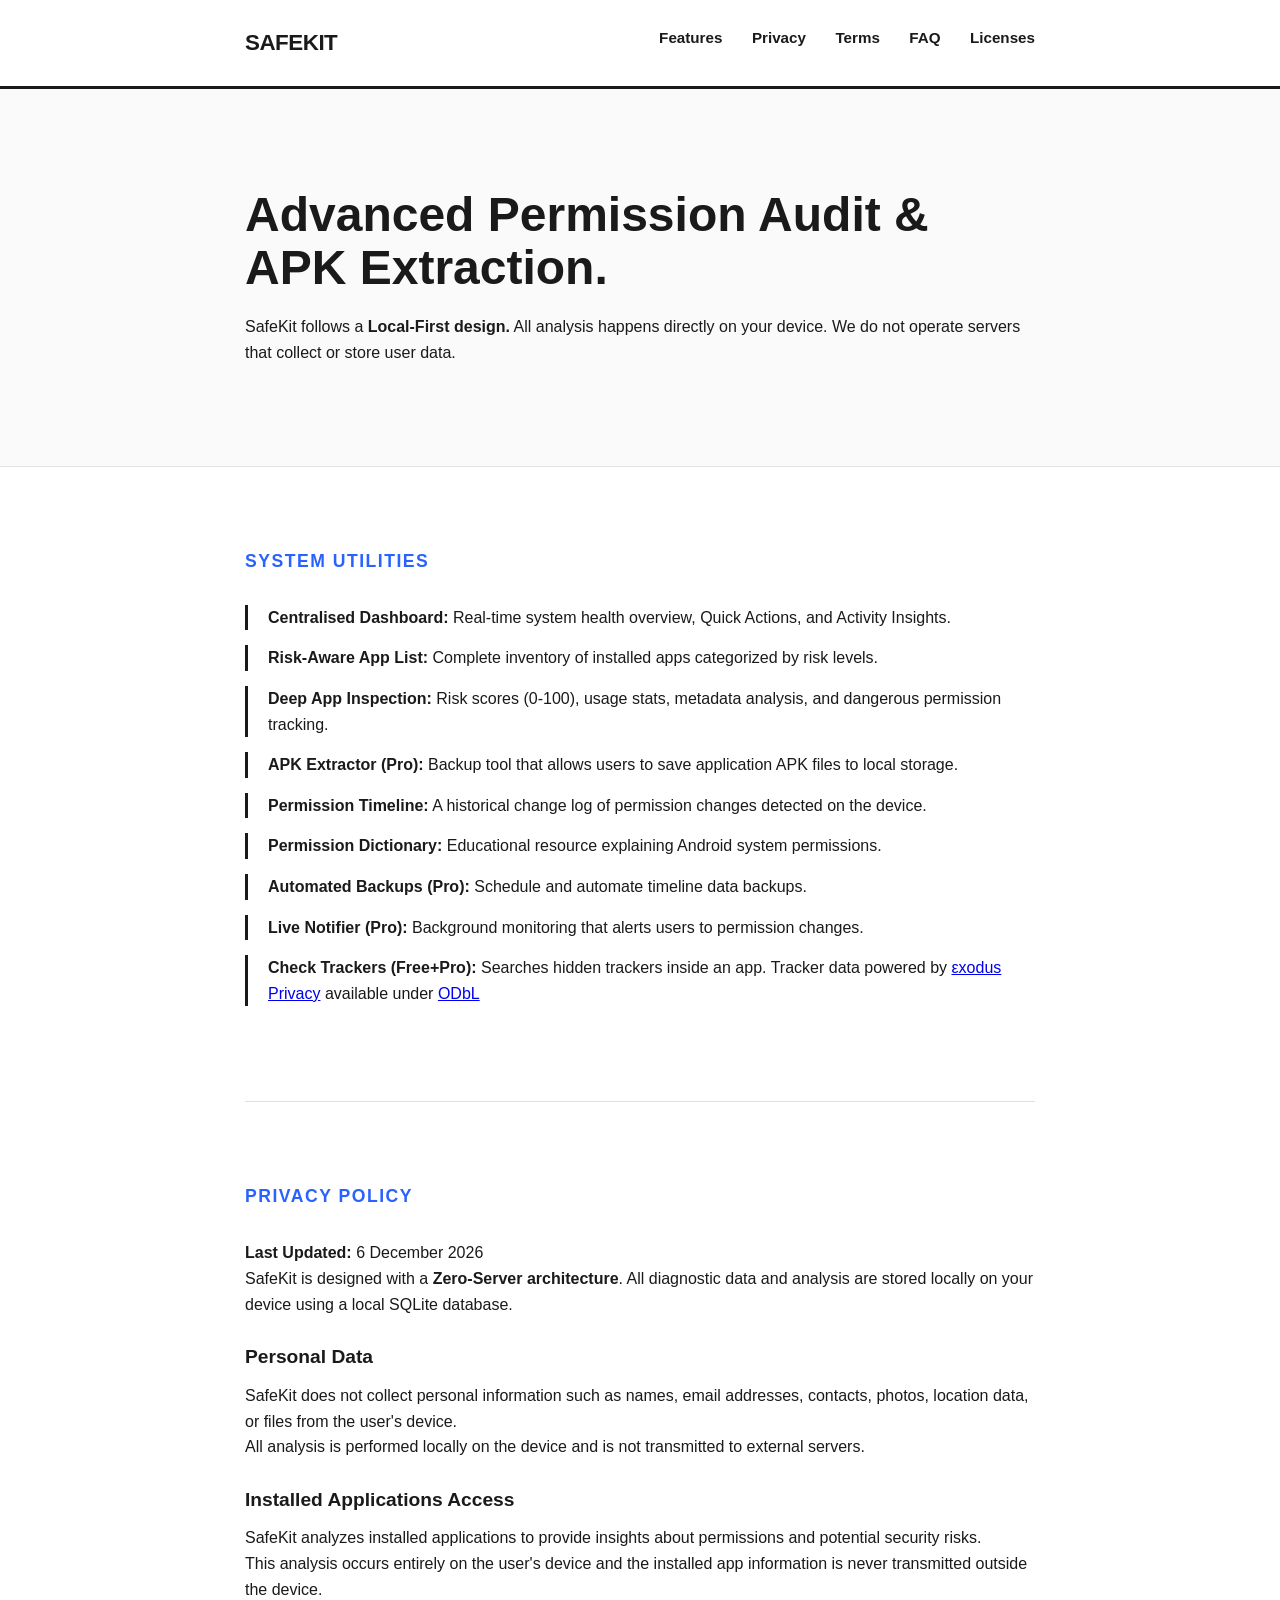
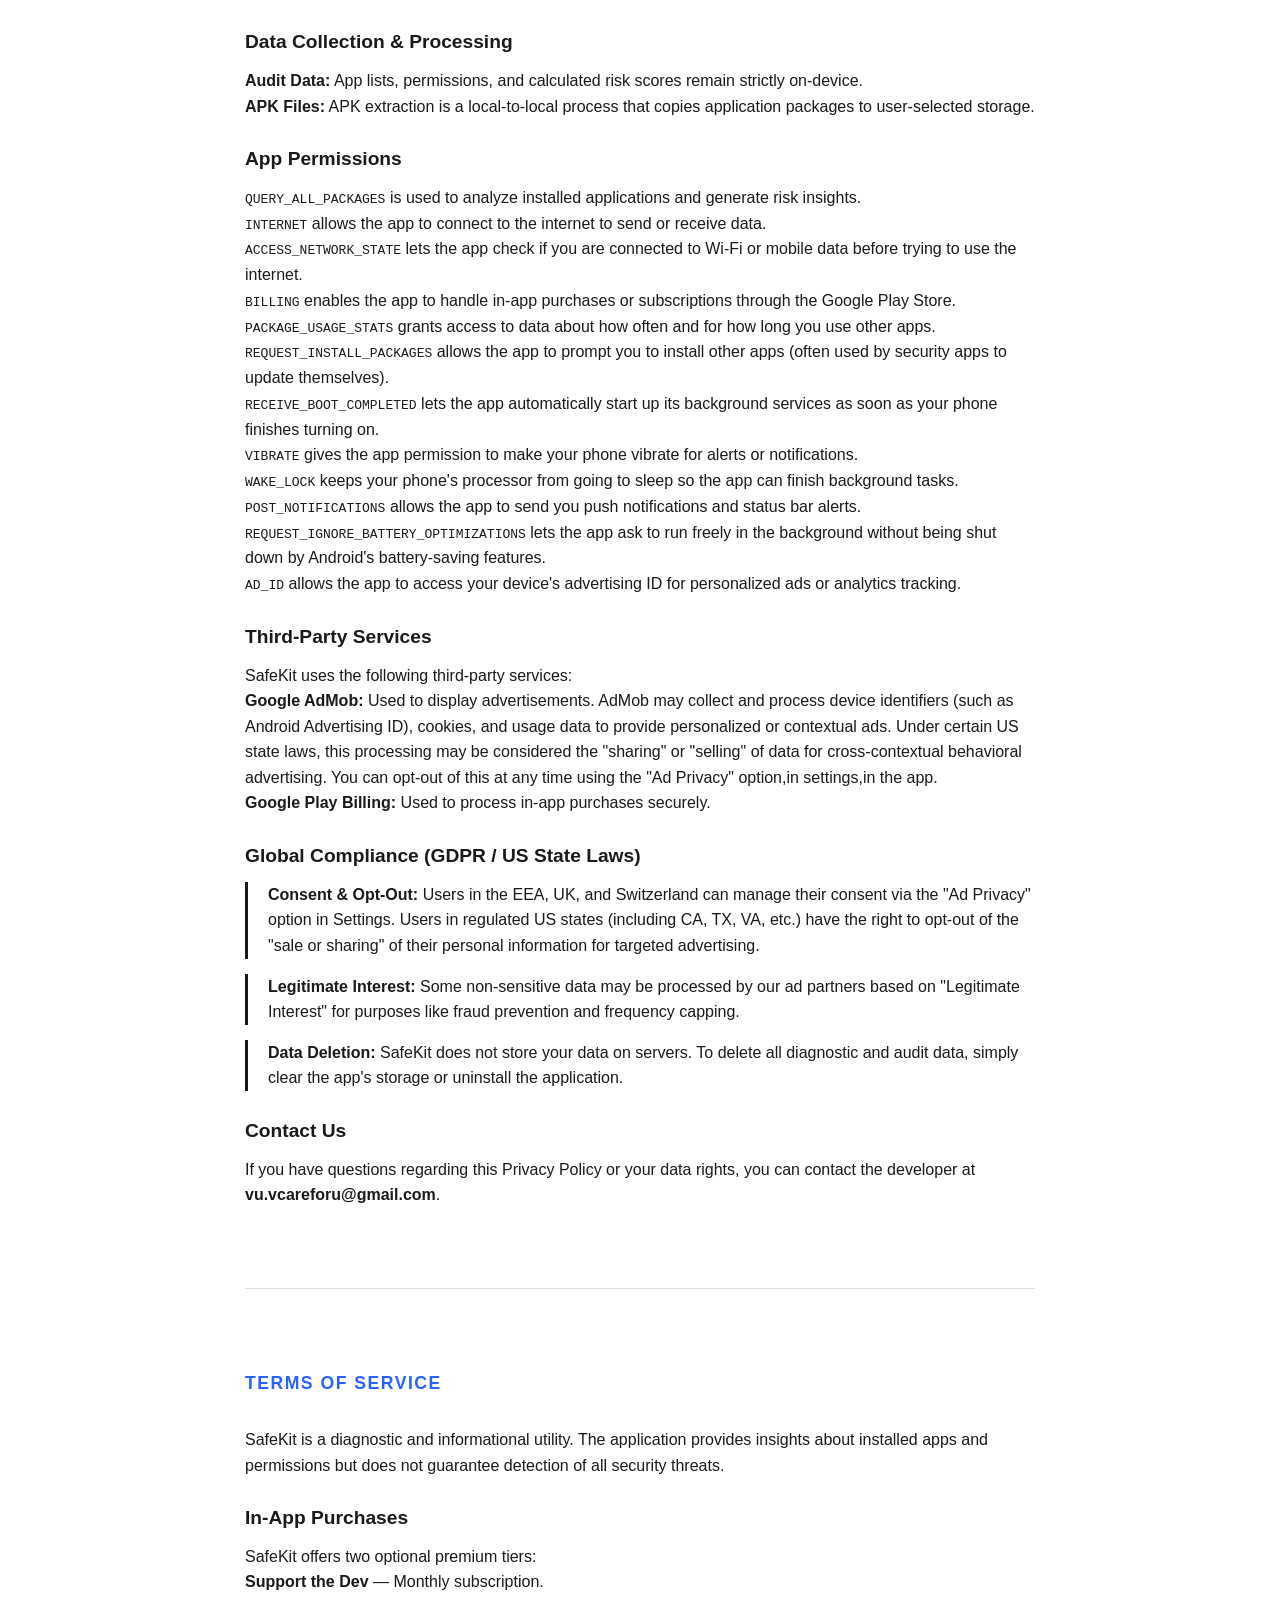
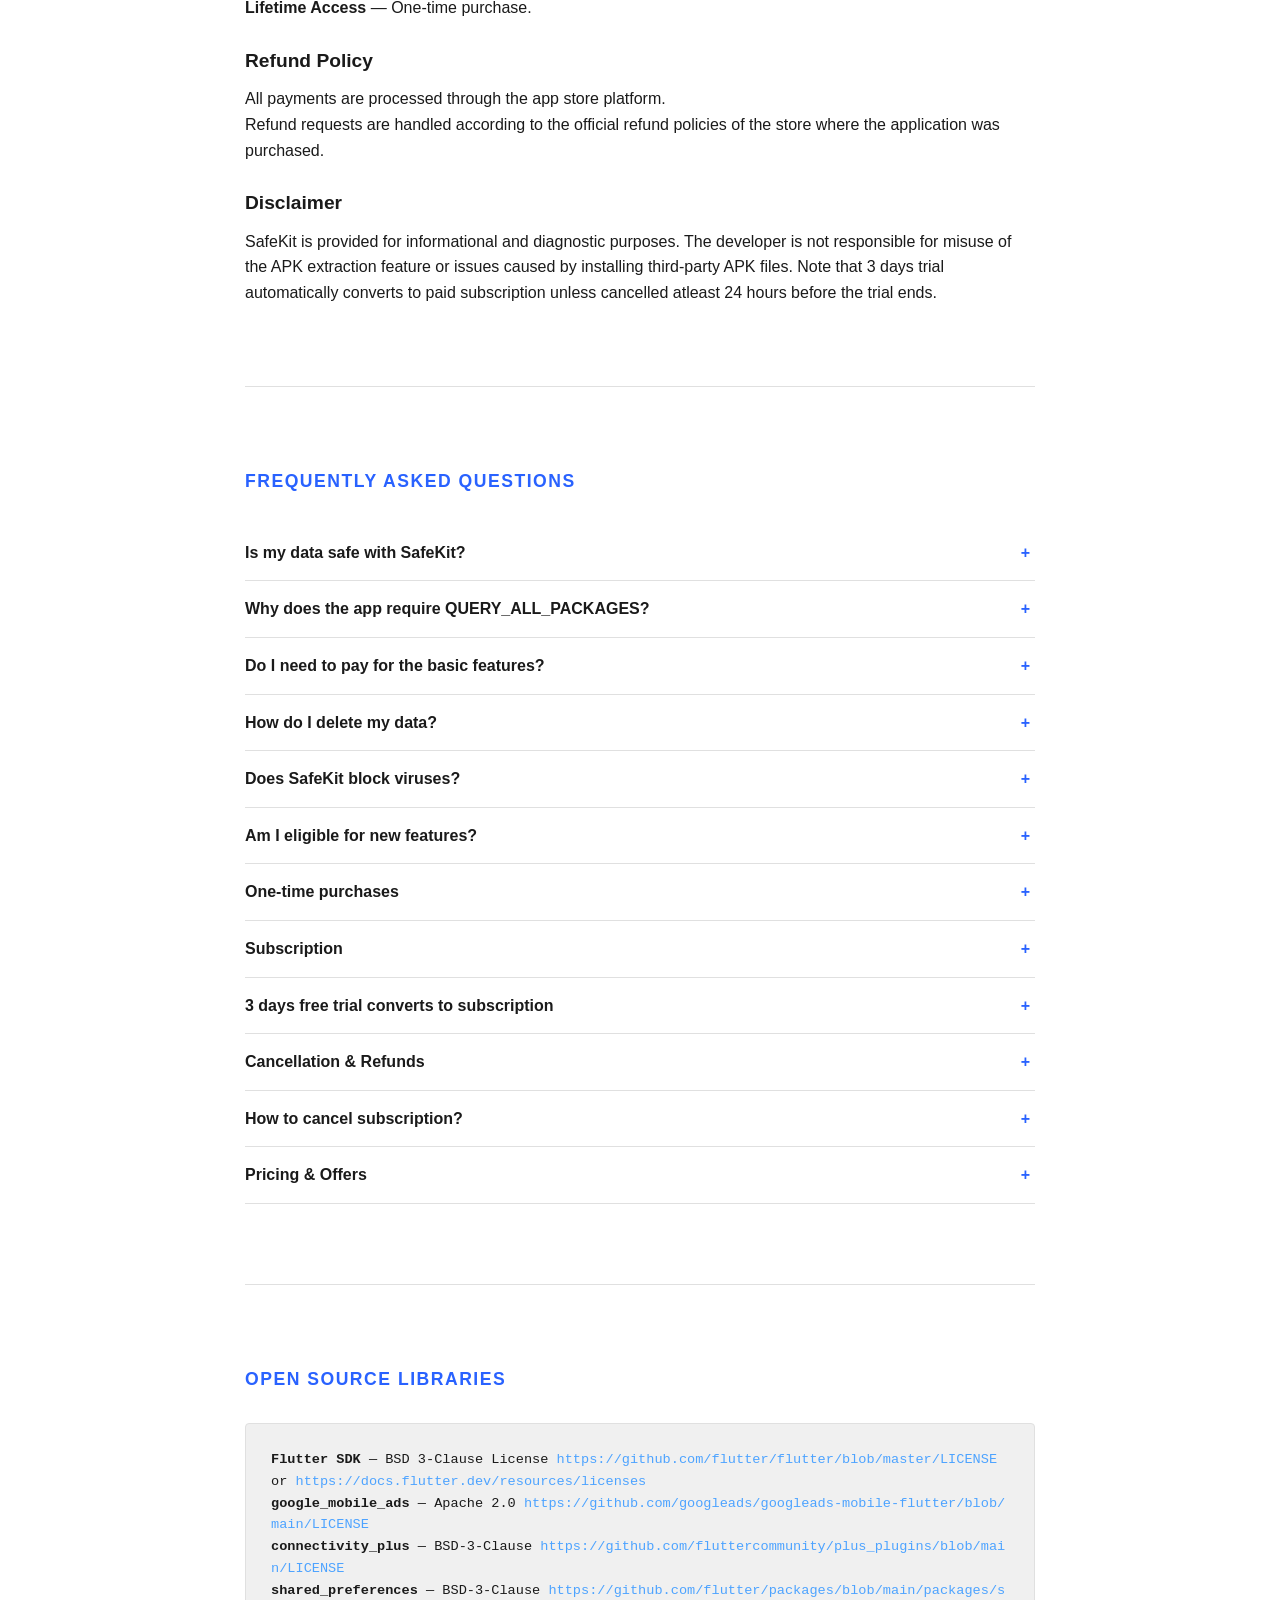
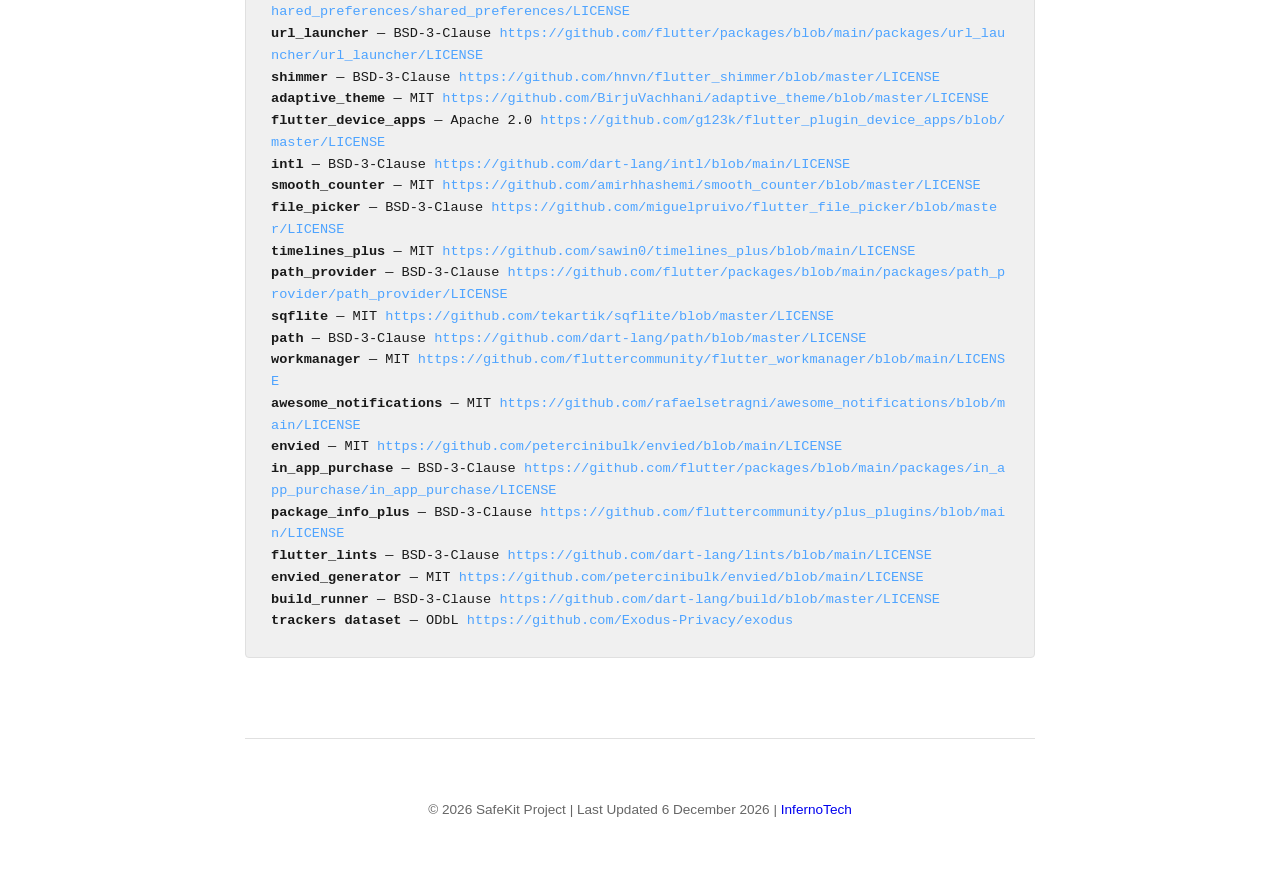
==== commit a24eb812: "Add trial faq and disclaimer" ====
--- a/safekit/index.html
+++ b/safekit/index.html
@@ -204,7 +204,9 @@
             <h3>Disclaimer</h3>
 
             <p>SafeKit is provided for informational and diagnostic purposes. The developer is not responsible for
-                misuse of the APK extraction feature or issues caused by installing third-party APK files.</p>
+                misuse of the APK extraction feature or issues caused by installing third-party APK files. Note that 3
+                days trial automatically converts to paid subscription unless cancelled atleast 24 hours before the trial
+                ends.</p>
 
         </section>
 
@@ -288,6 +290,17 @@
                         the end, it automatically converts to a paid subscription. In case payment fails, a grace period
                         of 7
                         days are there to update payment method before subscription is put on hold.</p>
+                </div>
+            </details>
+
+            <details class="faq-item">
+                <summary>3 days free trial converts to subscription</summary>
+                <div class="faq-content">
+                    <p>Free trials automatically convert to paid subscriptions unless cancelled at least 24
+                        hours before the trial ends. By signing up, you agree to auto-renewal, which converts your 0.00
+                        price
+                        trial into a paid subscription using your saved payment method. You can cancel anytime on the
+                        Google Play Subscription Page to prevent charges.</p>
                 </div>
             </details>
 
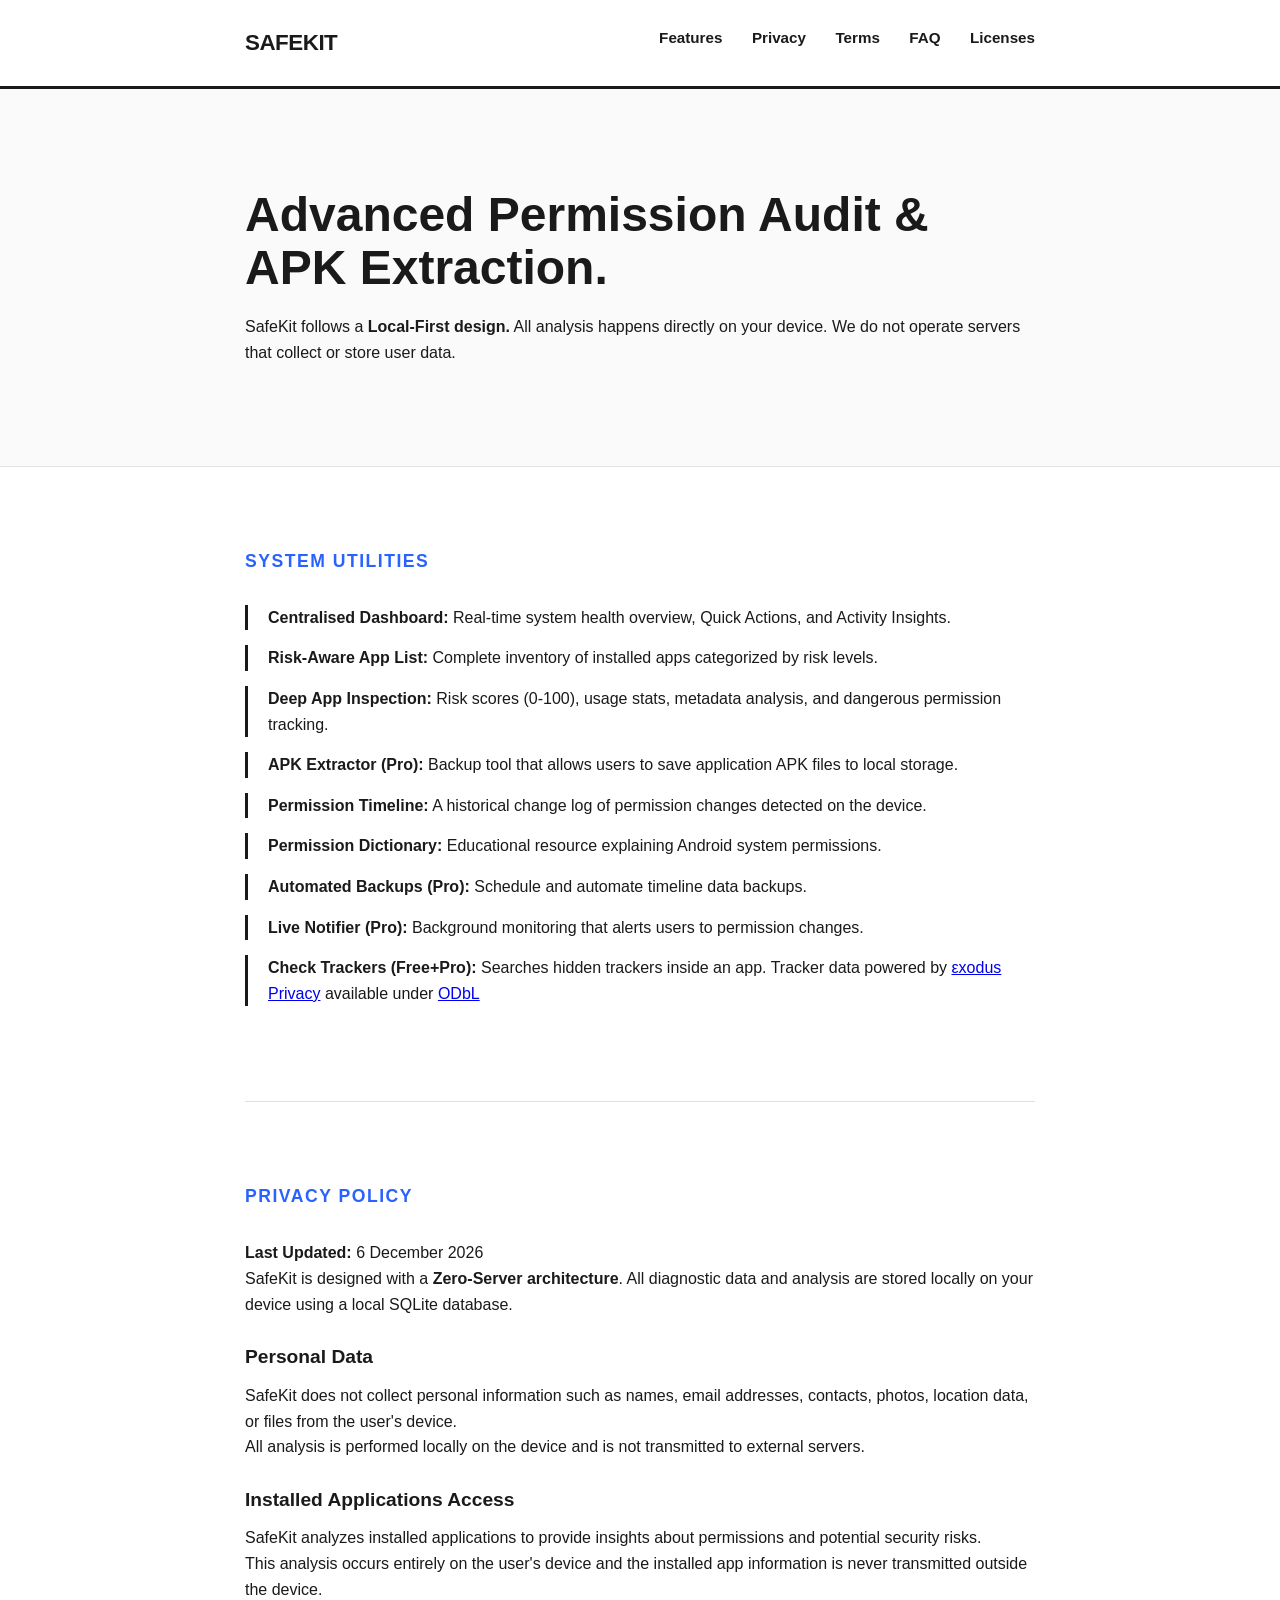
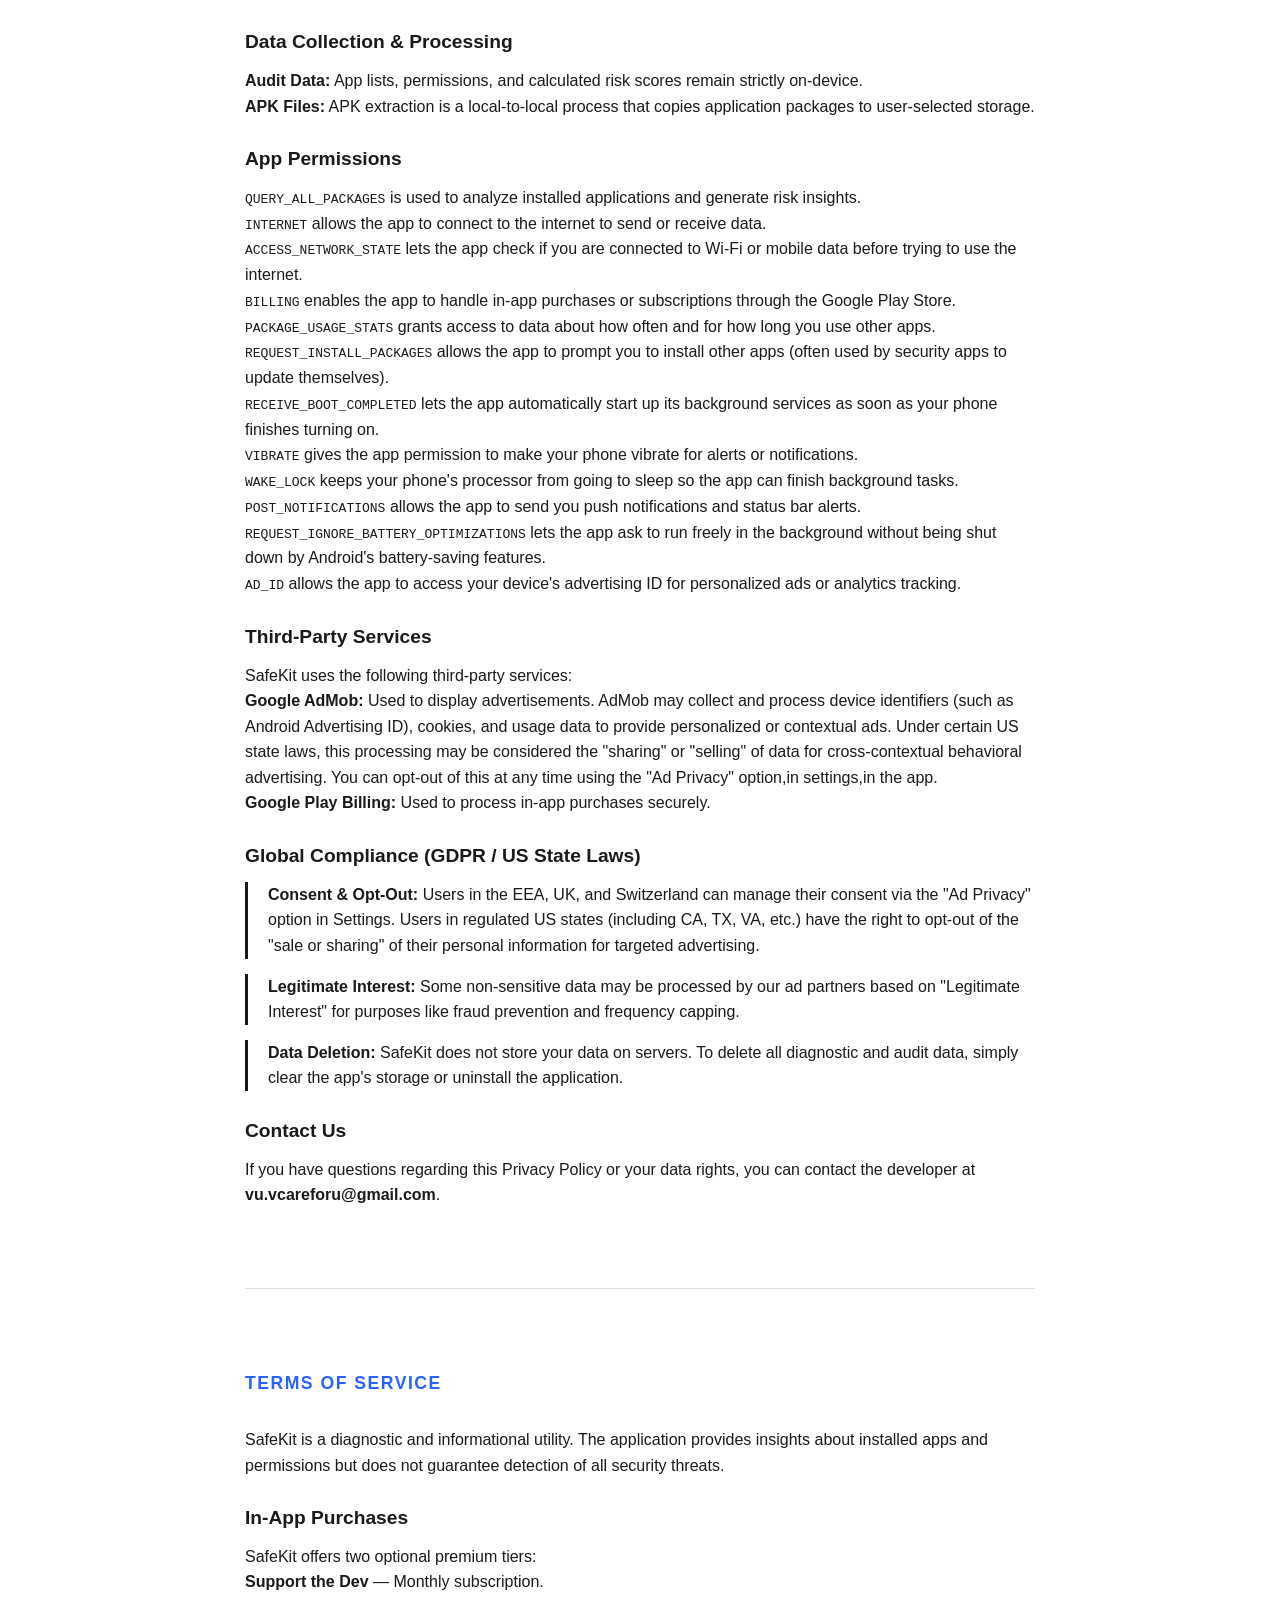
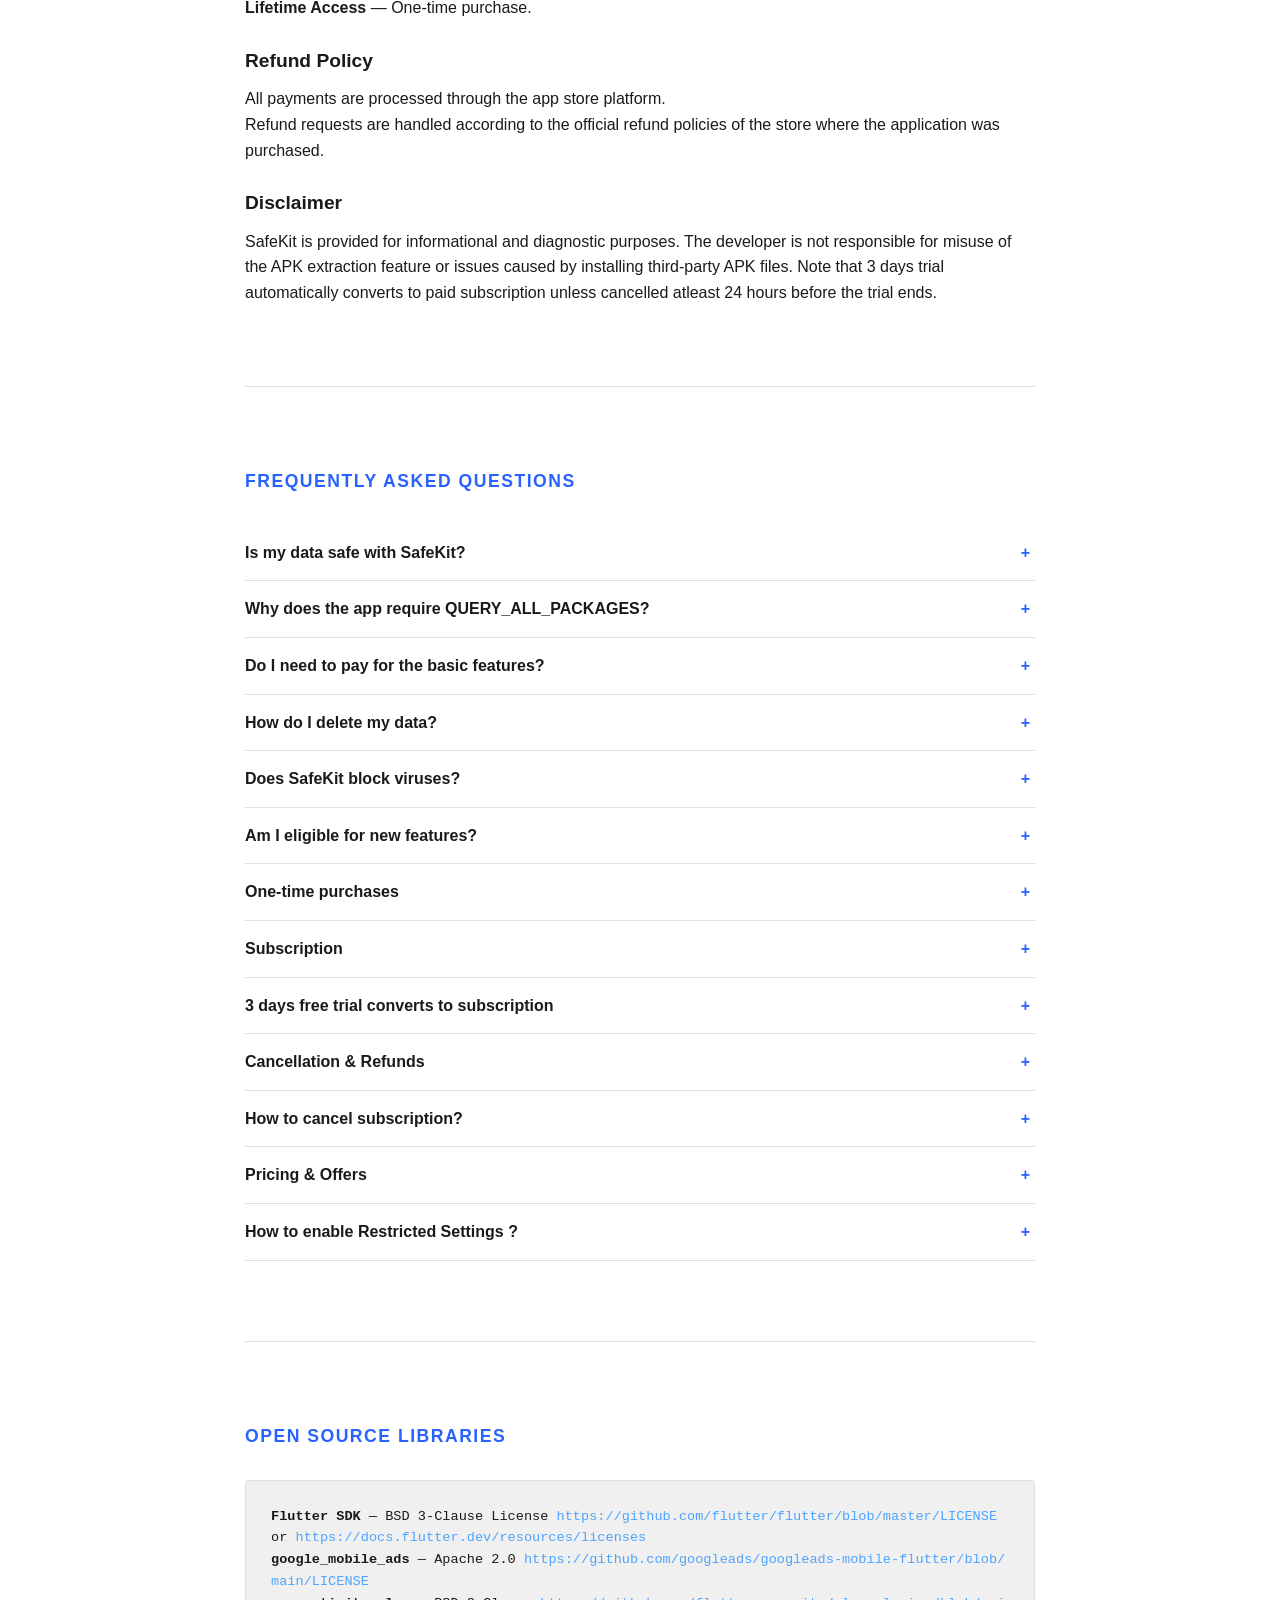
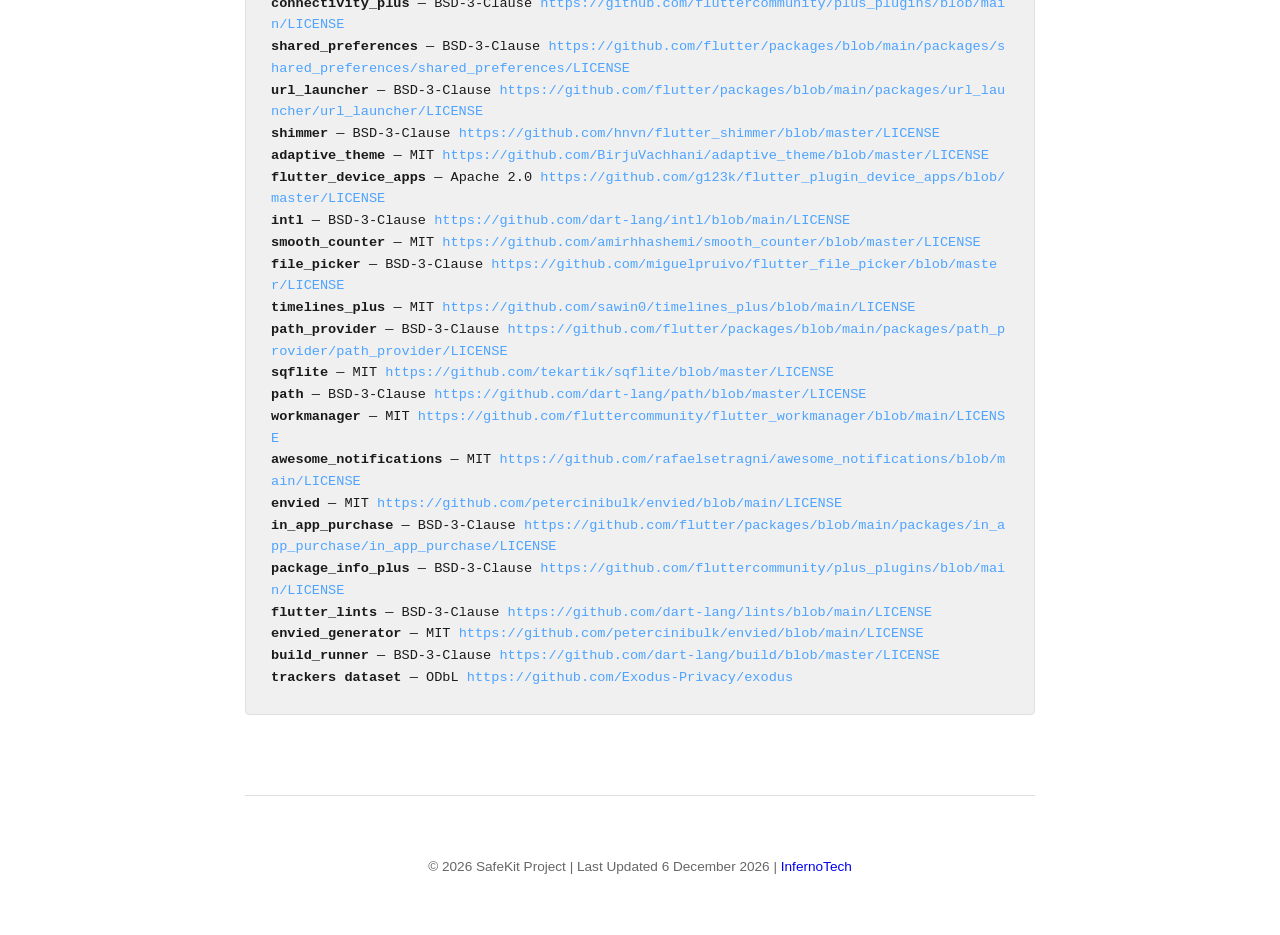
==== commit 1ee09960: "Add faq about restricted setting" ====
--- a/safekit/index.html
+++ b/safekit/index.html
@@ -205,7 +205,8 @@
 
             <p>SafeKit is provided for informational and diagnostic purposes. The developer is not responsible for
                 misuse of the APK extraction feature or issues caused by installing third-party APK files. Note that 3
-                days trial automatically converts to paid subscription unless cancelled atleast 24 hours before the trial
+                days trial automatically converts to paid subscription unless cancelled atleast 24 hours before the
+                trial
                 ends.</p>
 
         </section>
@@ -342,6 +343,18 @@
                     </ul>
                 </div>
             </details>
+
+            <details class="faq-item">
+                <summary>How to enable Restricted Settings ?</summary>
+                <div class="faq-content">
+                    <p>
+                        Android 13 and newer versions require you to Allow Restricted Settings. This setting can be
+                        found directly in App Info or press the 3 dot on right end side. The purpose of this permission
+                        is to ensure that some app requires some extra special that can be dangerous if you download and
+                        install it from unknown sources or didn't know about the app it all.
+                    </p>
+                </div>
+            </details>
         </section>
 
         <section id="licenses" class="content-block">
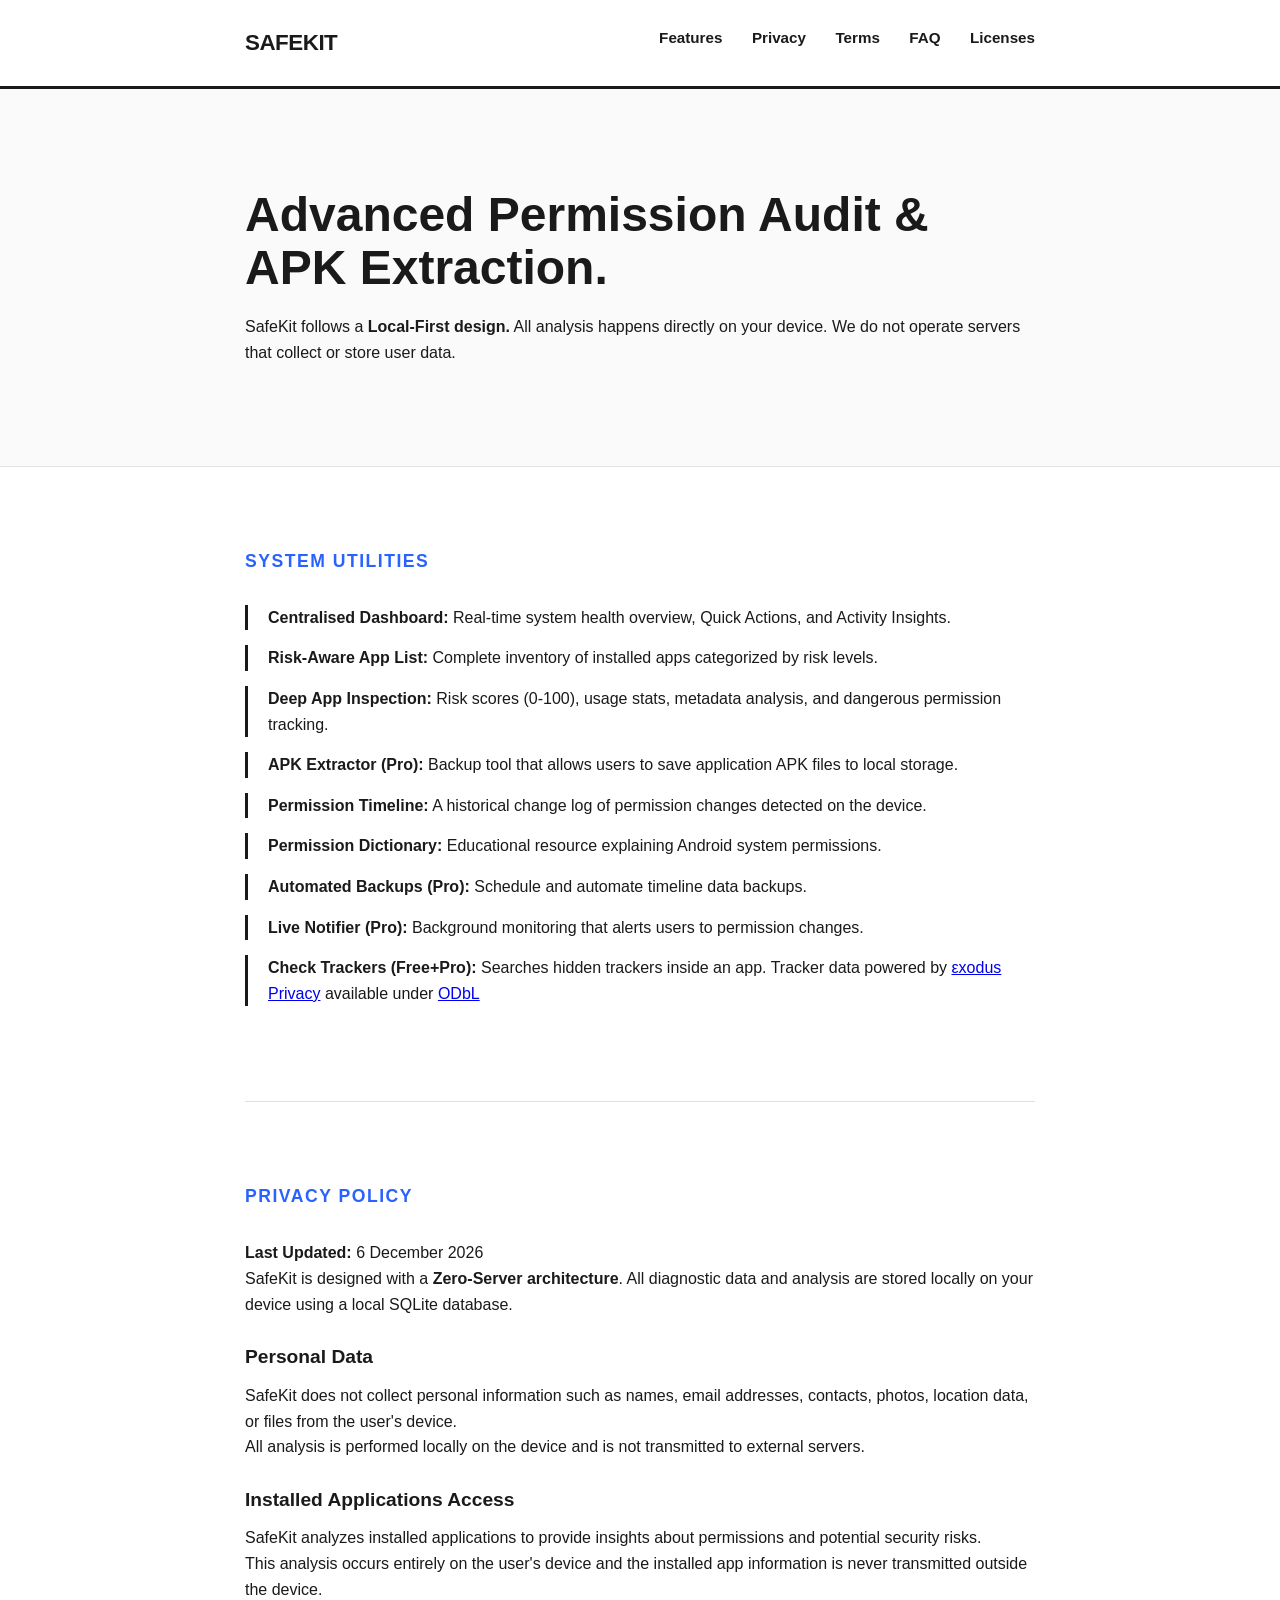
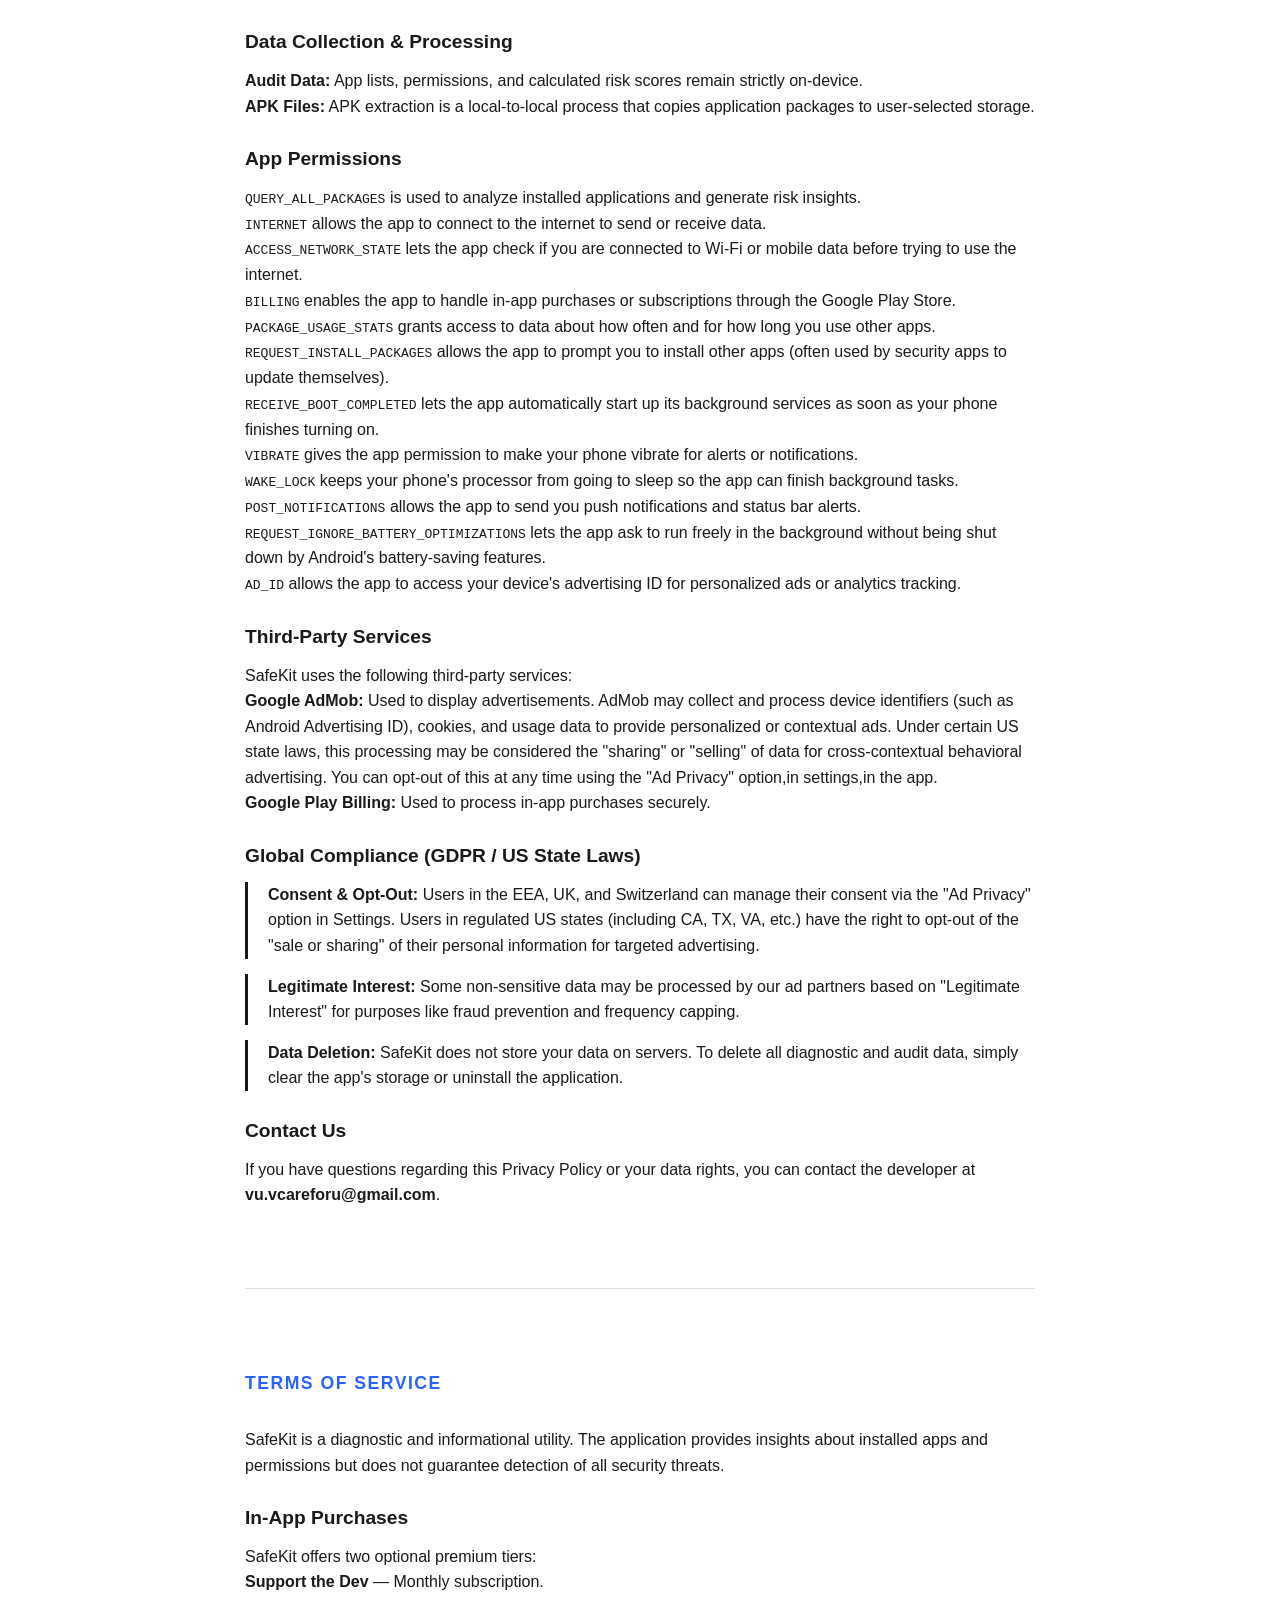
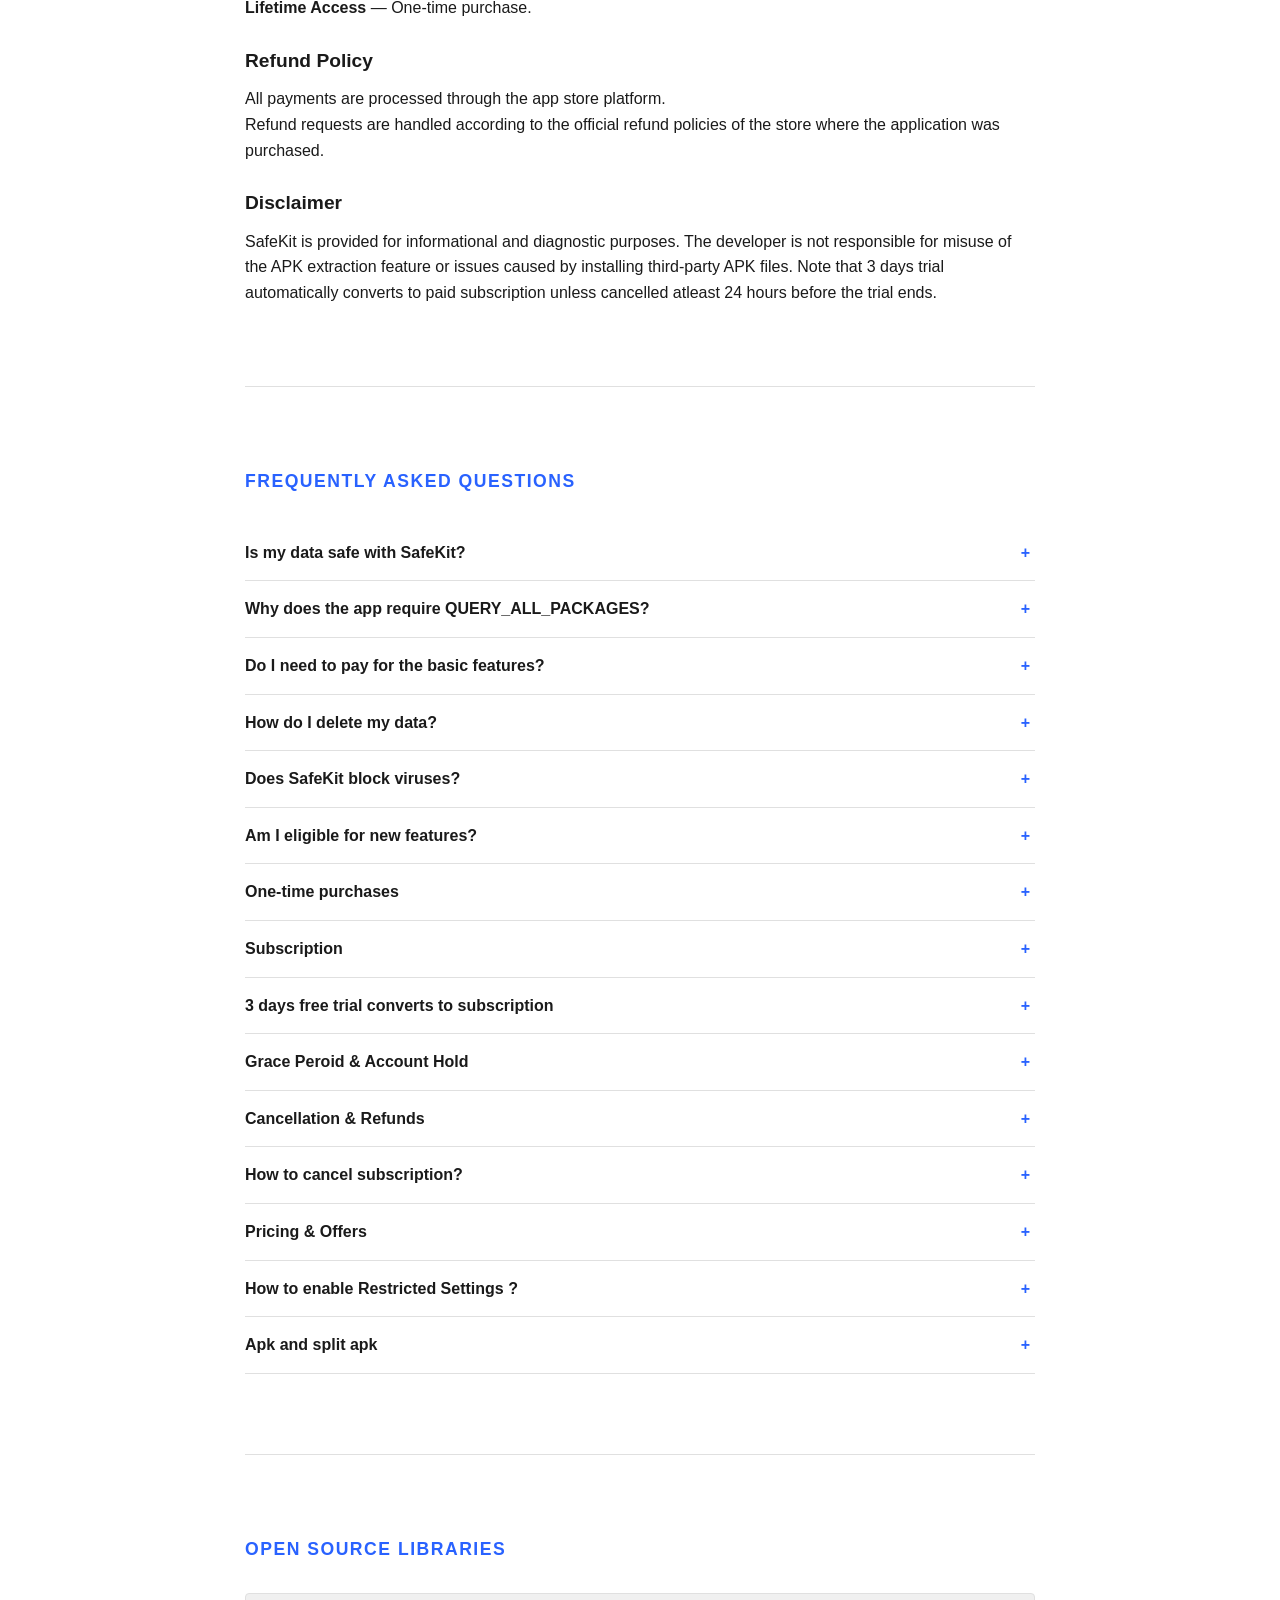
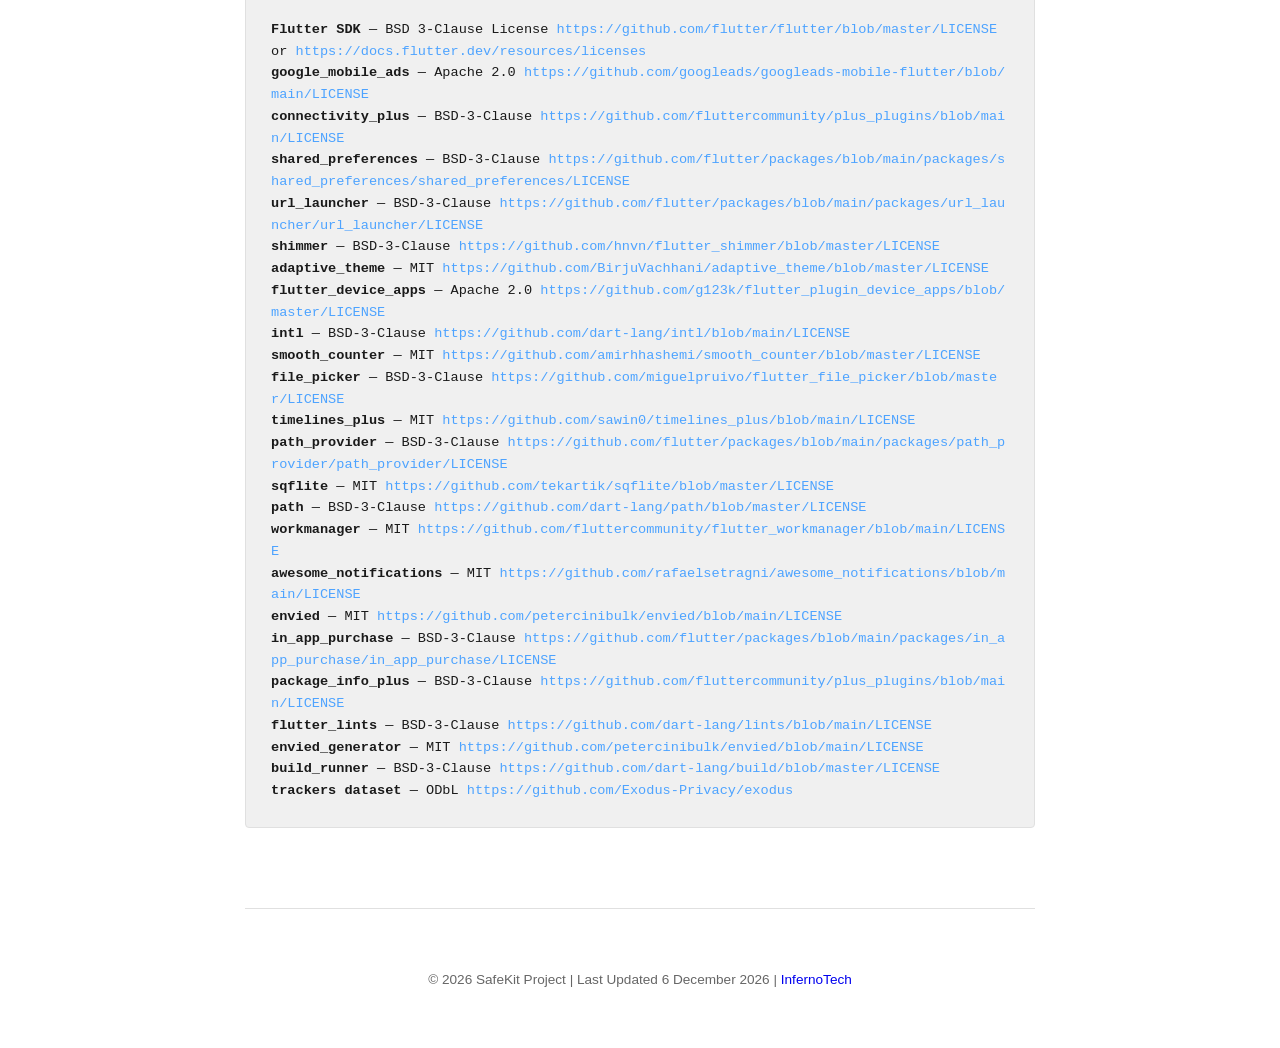
==== commit 271ff568: "New faq entry" ====
--- a/safekit/index.html
+++ b/safekit/index.html
@@ -306,6 +306,18 @@
             </details>
 
             <details class="faq-item">
+                <summary>Grace Peroid & Account Hold</summary>
+                <div class="faq-content">
+                    <p>
+                        Grace period: The length of time users can keep their subscription benefits while there's an
+                        issue with their renewal payment.
+                        Account hold: The length of time between the grace period and a user's subscription expiring if
+                        the renewal payment fails. Developer will suspend user access to benefits during this period.
+                    </p>
+                </div>
+            </details>
+
+            <details class="faq-item">
                 <summary>Cancellation & Refunds</summary>
                 <div class="faq-content">
                     <ul>
@@ -355,6 +367,18 @@
                     </p>
                 </div>
             </details>
+
+            <details class="faq-item">
+                <summary>Apk and split apk</summary>
+                <div class="faq-content">
+                    <p>
+                        If you are installing split apk, always select base apk first, then select all of the split
+                        apks. Due to enhanced security, PlayStore may block updates for an app installed from
+                        other source. In a slightly different case, you may require to update the app from the PlayStore
+                        before using the it.
+                    </p>
+                </div>
+            </details>
         </section>
 
         <section id="licenses" class="content-block">
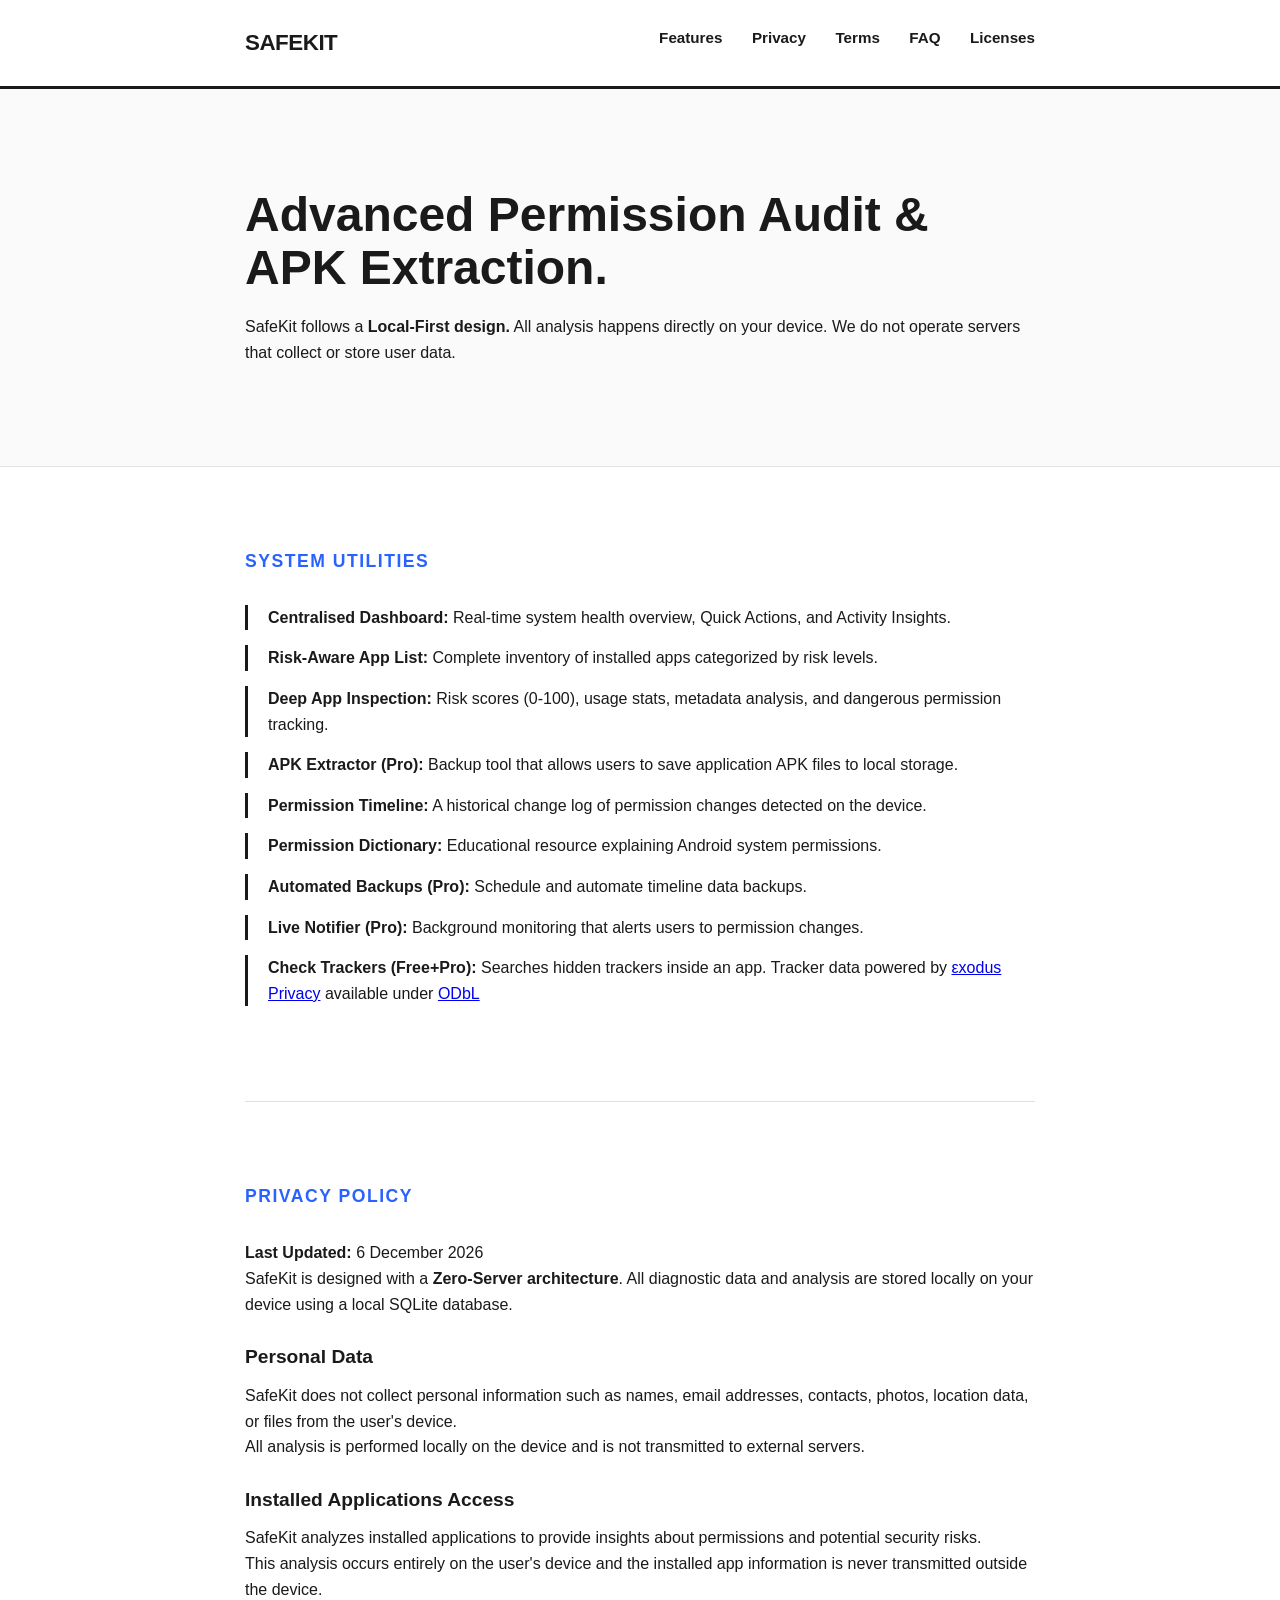
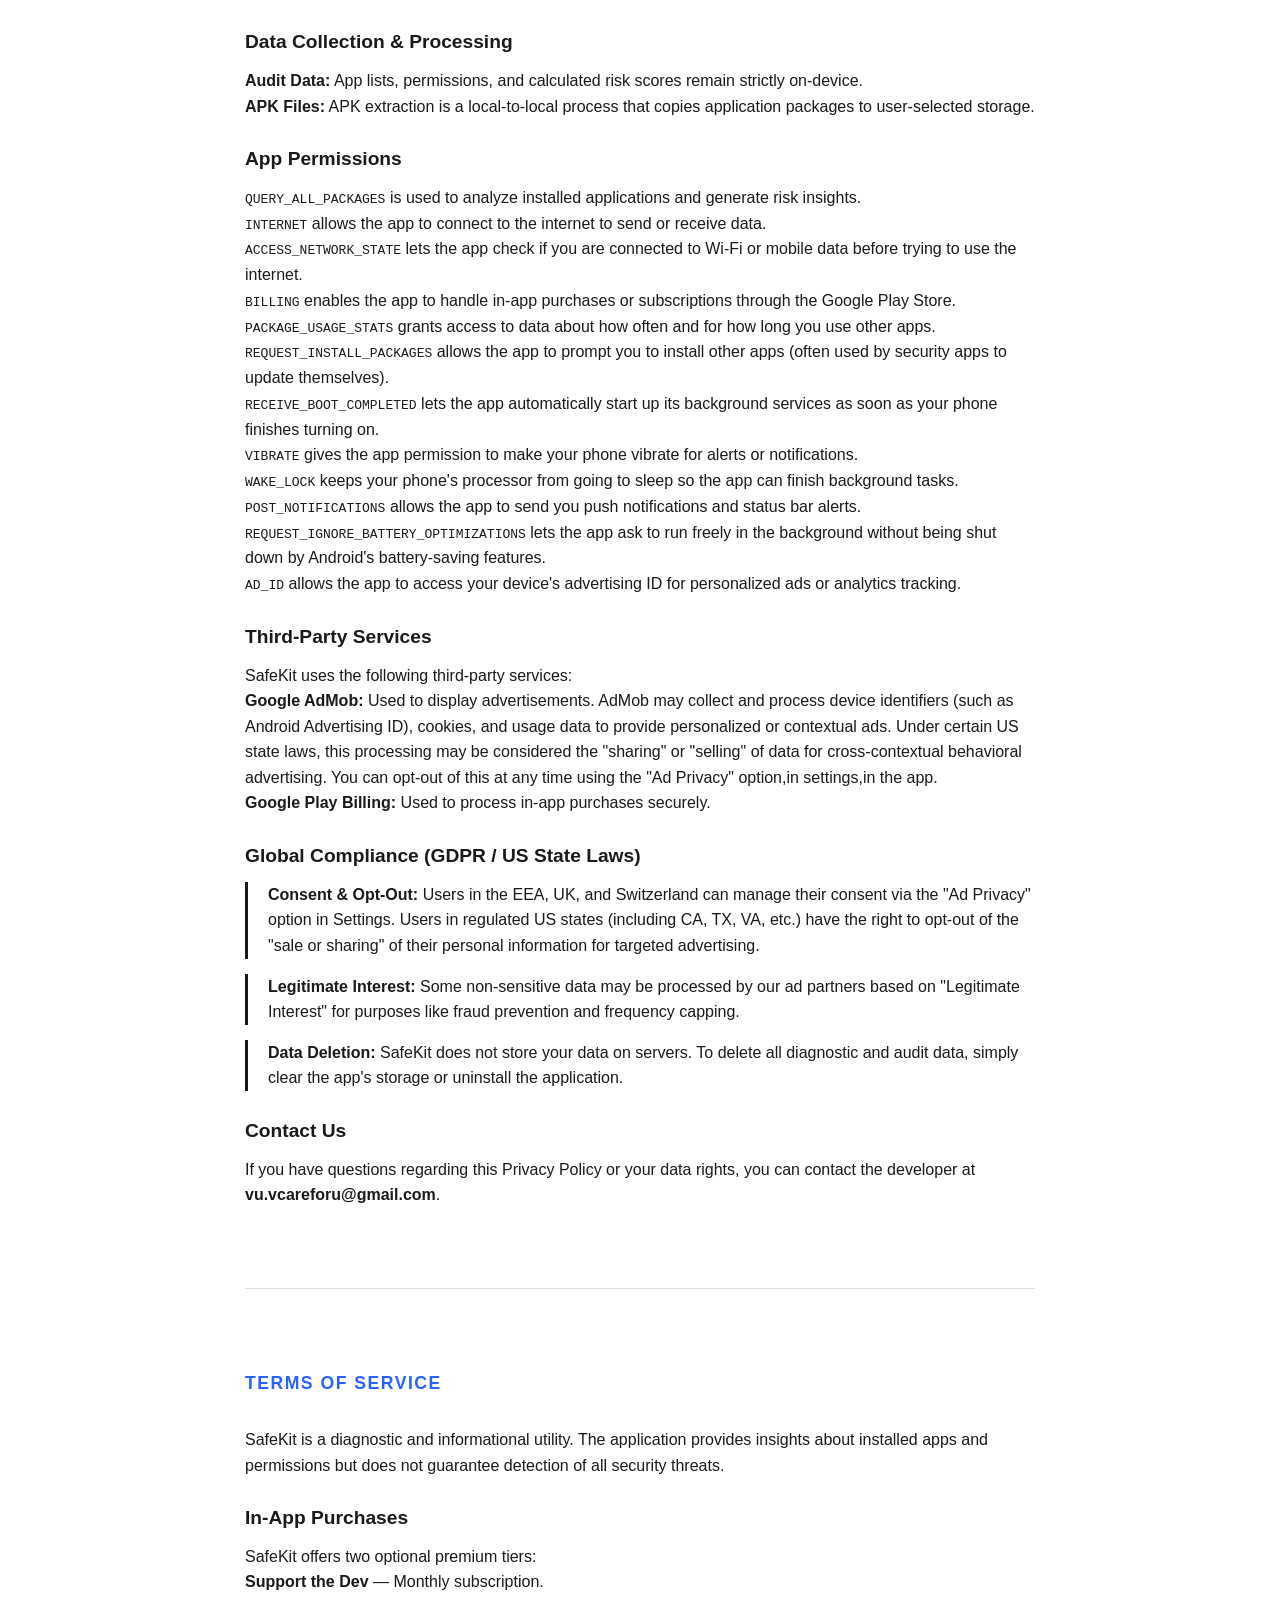
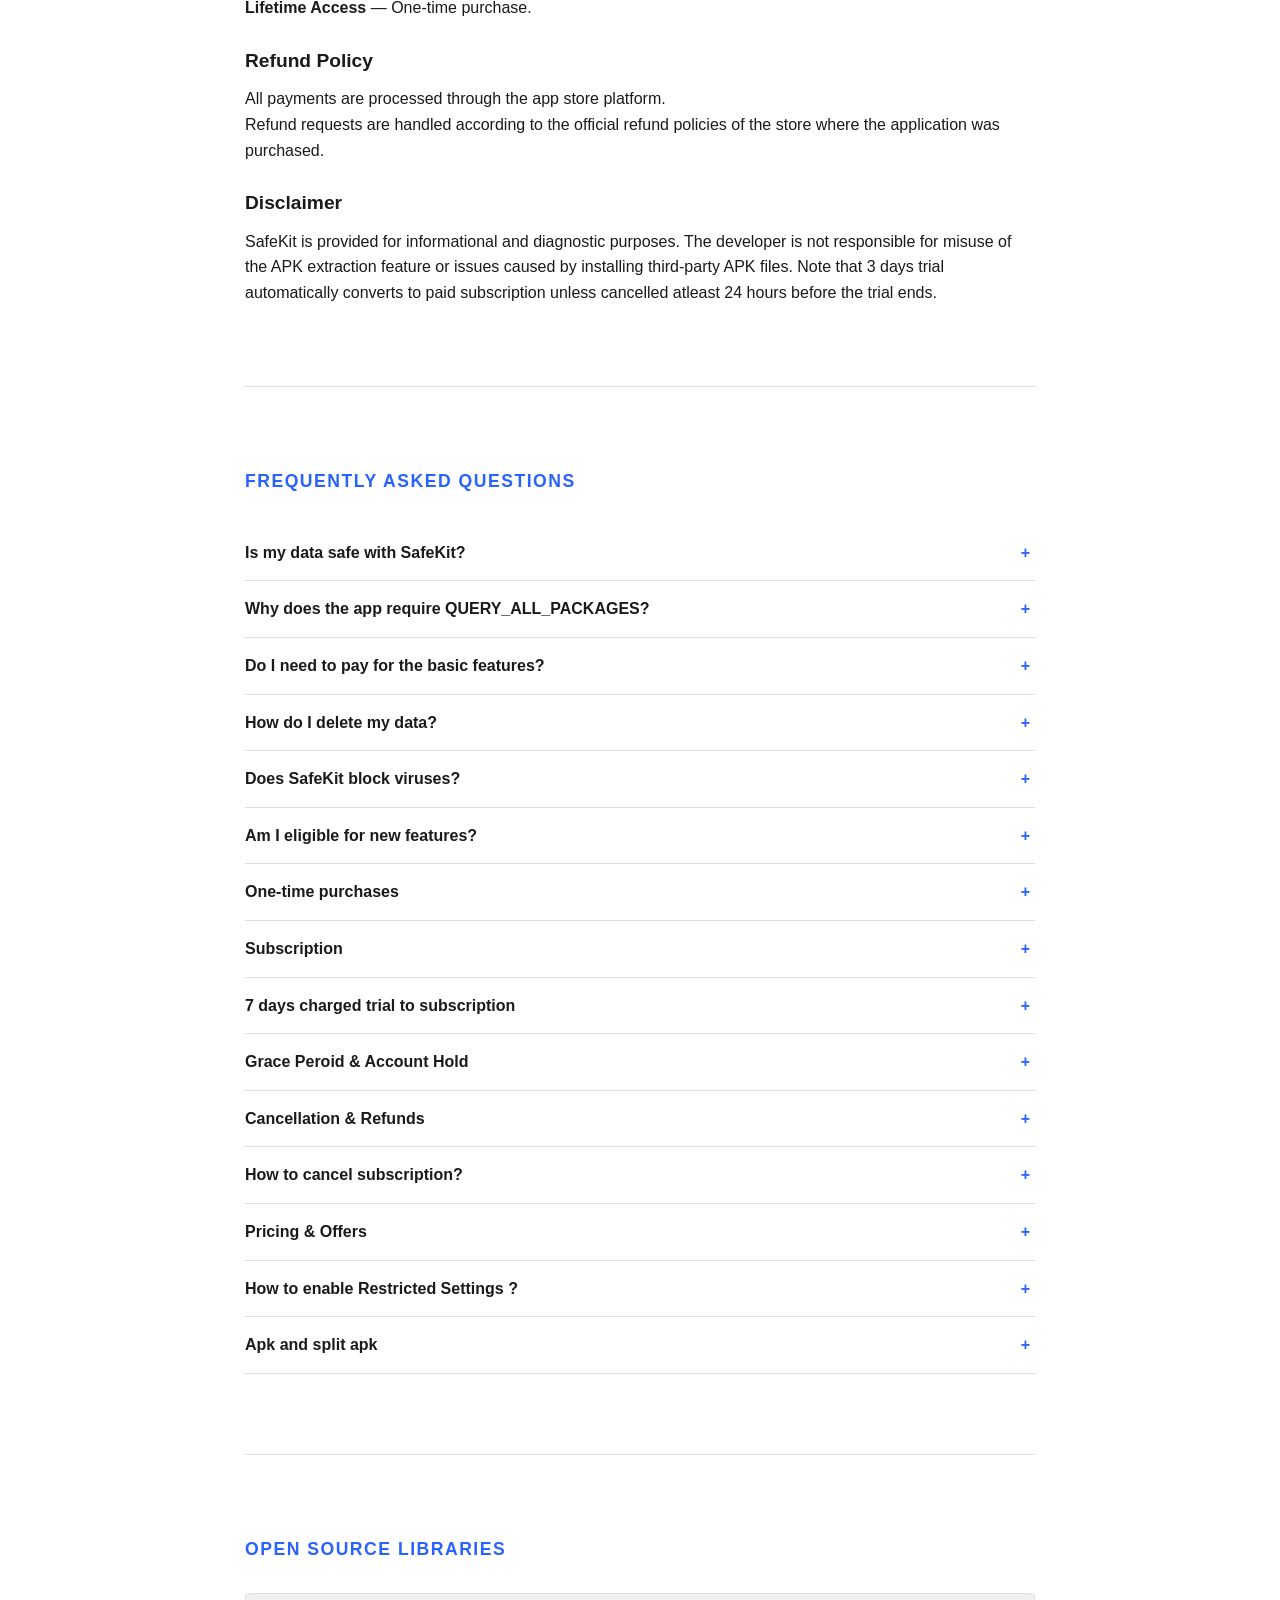
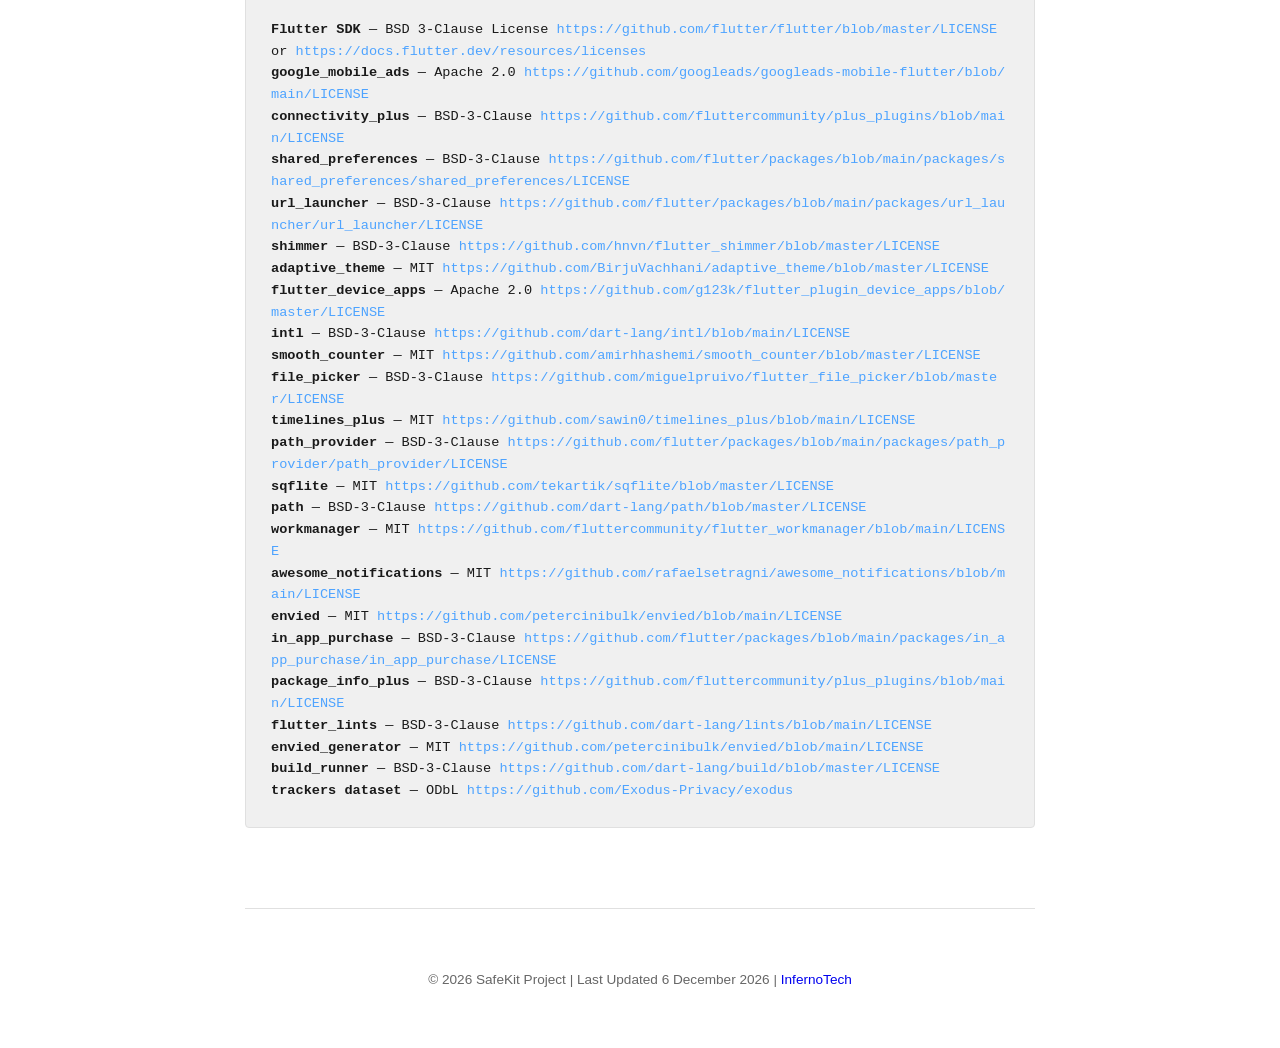
==== commit 79739500: "Remove free trial" ====
--- a/safekit/index.html
+++ b/safekit/index.html
@@ -295,13 +295,14 @@
             </details>
 
             <details class="faq-item">
-                <summary>3 days free trial converts to subscription</summary>
-                <div class="faq-content">
-                    <p>Free trials automatically convert to paid subscriptions unless cancelled at least 24
-                        hours before the trial ends. By signing up, you agree to auto-renewal, which converts your 0.00
-                        price
-                        trial into a paid subscription using your saved payment method. You can cancel anytime on the
-                        Google Play Subscription Page to prevent charges.</p>
+                <summary>7 days charged trial to subscription</summary>
+                <div class="faq-content">
+                    <p>
+                        Reason moving from free trial to charged is because users didn't setup a payment method and when
+                        trial expires they don't convert to full time users
+                        after trying the app to fullest,so,it is better to pay upfront before converting to a full time
+                        user.
+                    </p>
                 </div>
             </details>
 
@@ -309,9 +310,12 @@
                 <summary>Grace Peroid & Account Hold</summary>
                 <div class="faq-content">
                     <p>
-                        Grace period: The length of time users can keep their subscription benefits while there's an
+                        Grace period (Upto a week, mostly 4,5..7 days): The length of time users can keep their
+                        subscription benefits while there's
+                        an
                         issue with their renewal payment.
-                        Account hold: The length of time between the grace period and a user's subscription expiring if
+                        Account hold 40 days: The length of time between the grace period and a user's subscription
+                        expiring if
                         the renewal payment fails. Developer will suspend user access to benefits during this period.
                     </p>
                 </div>
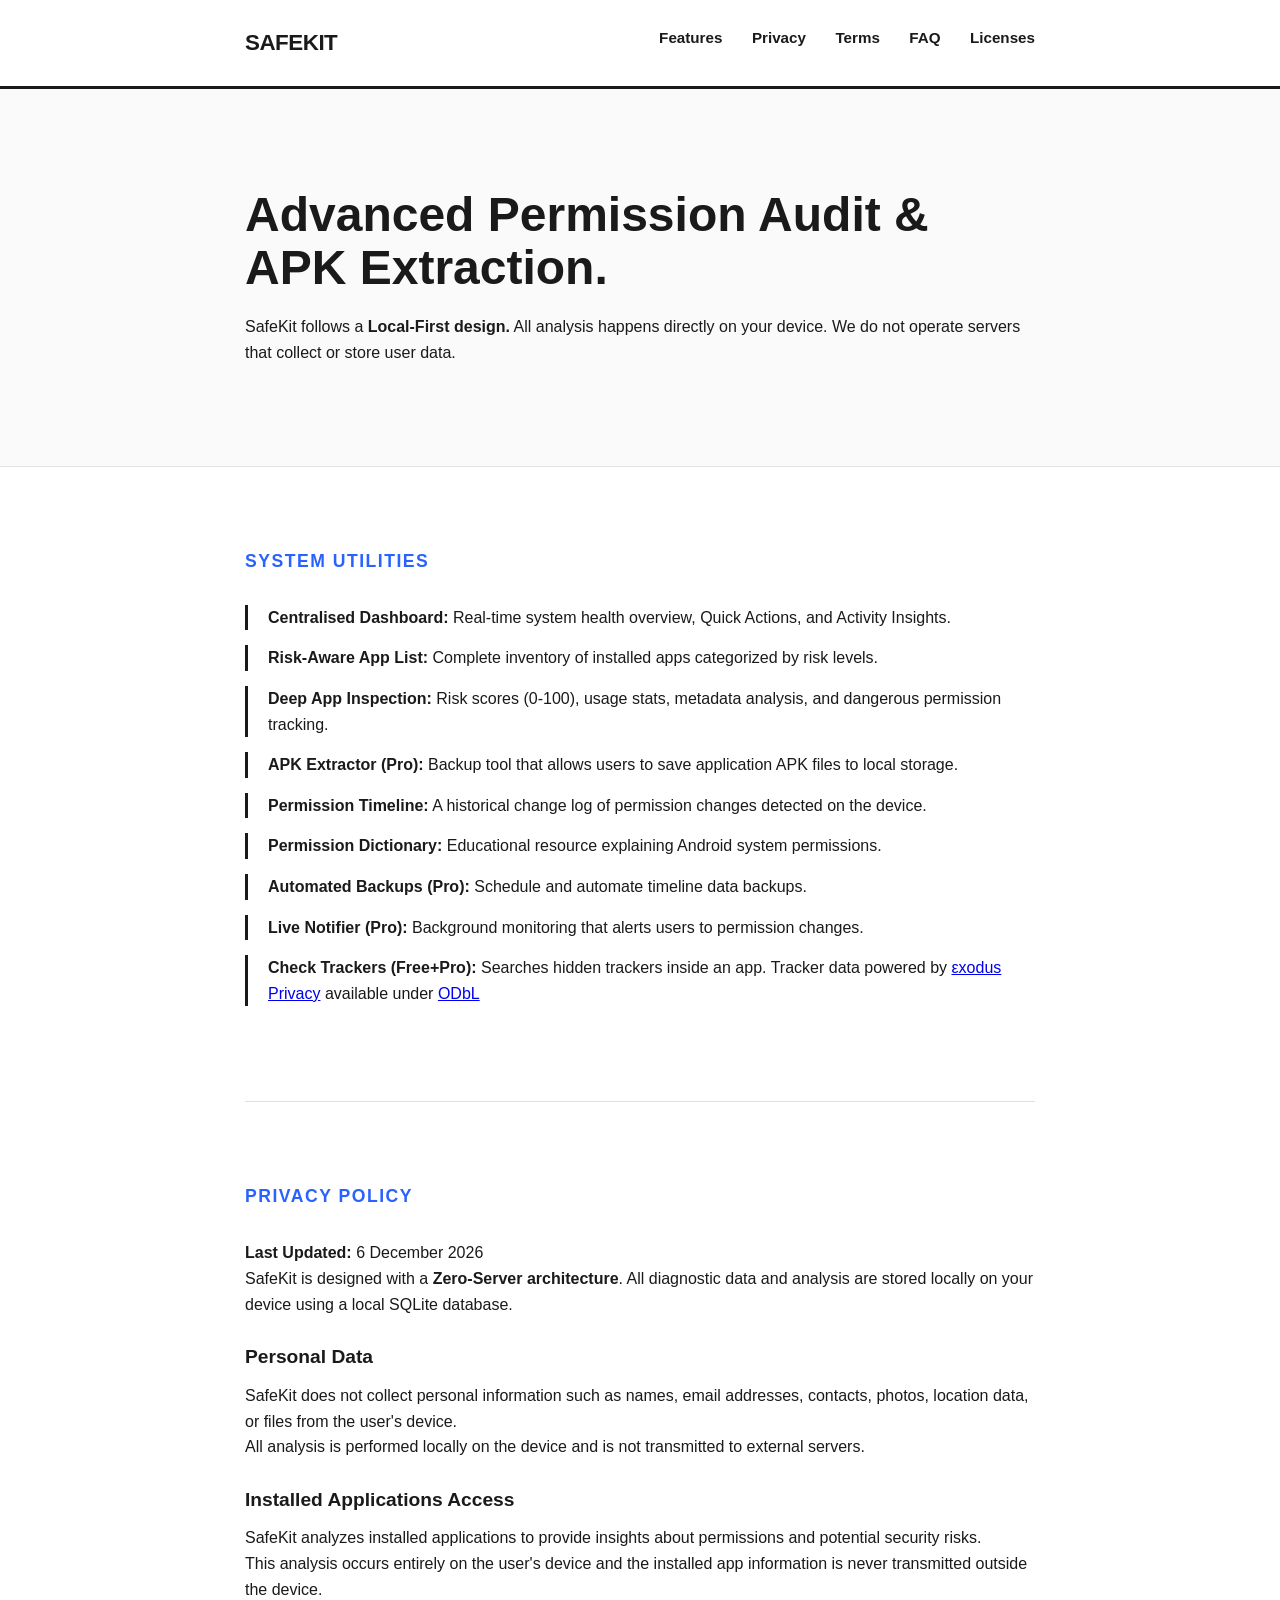
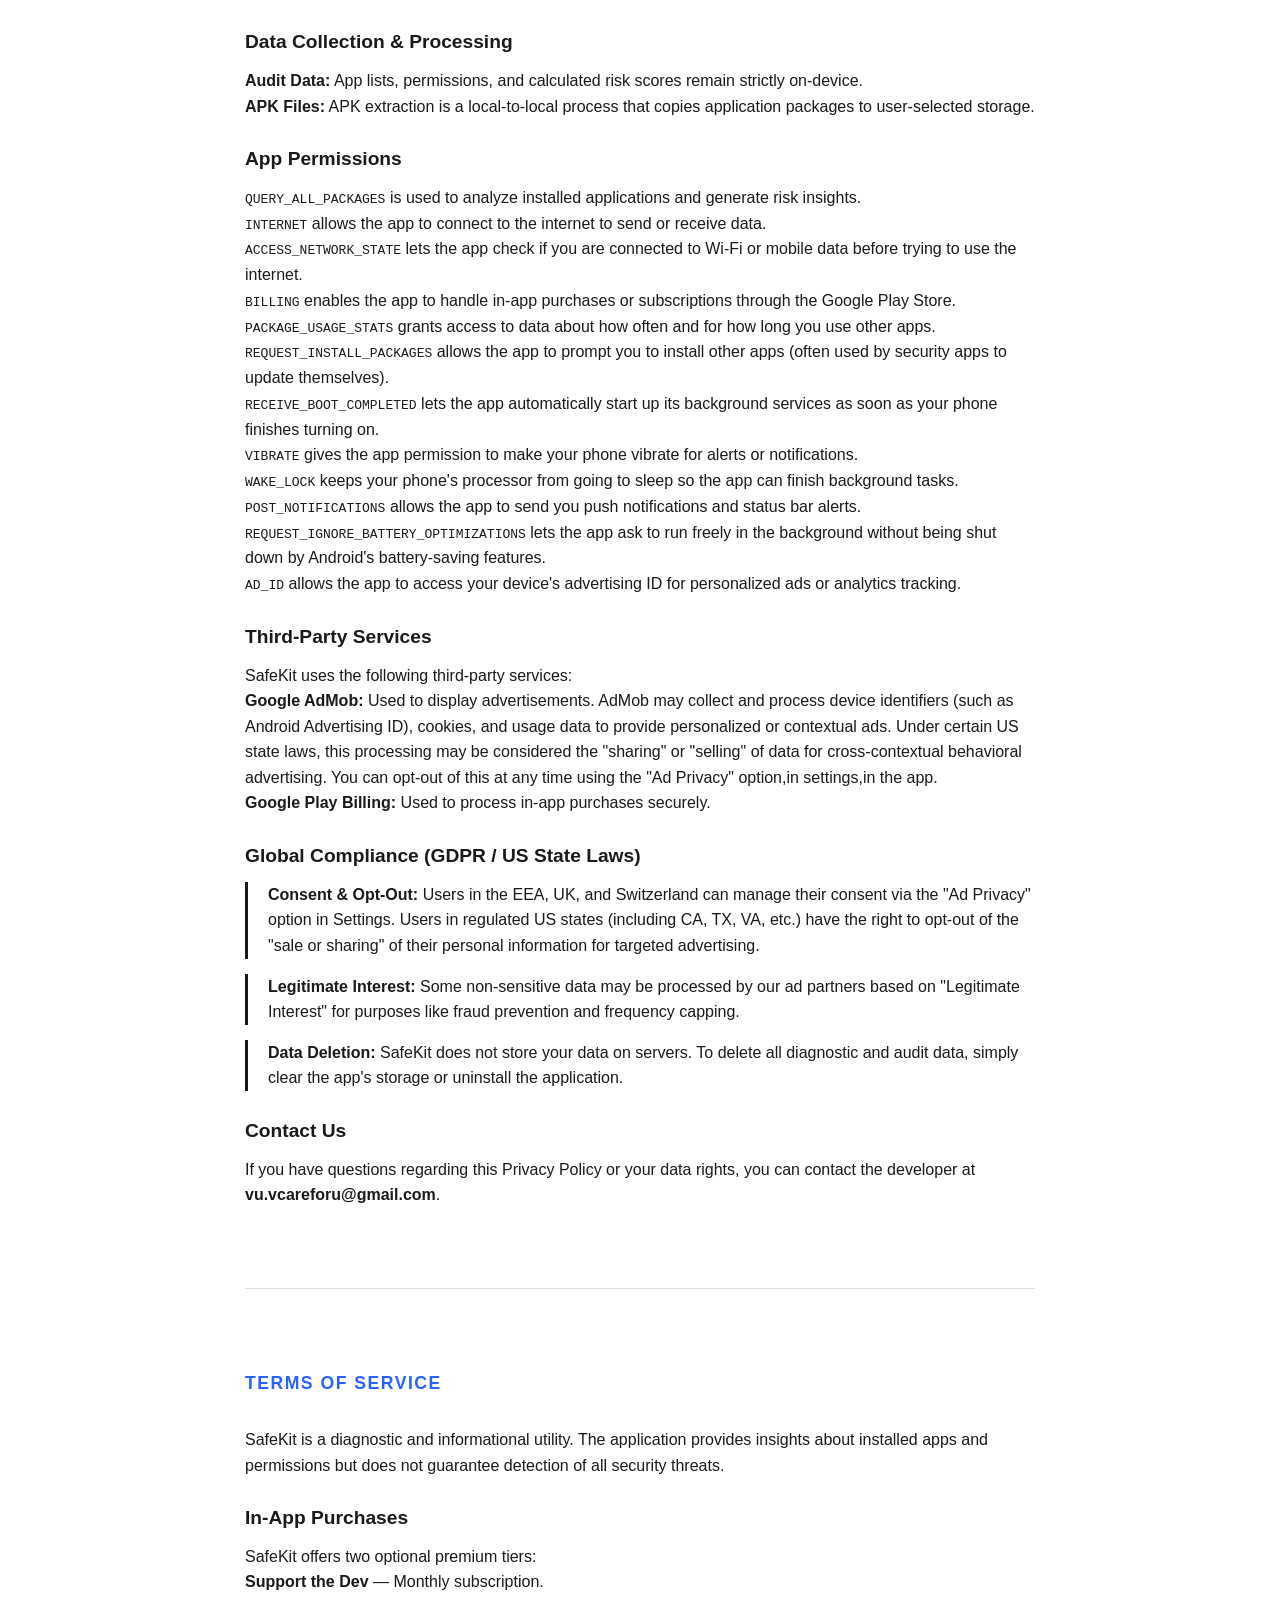
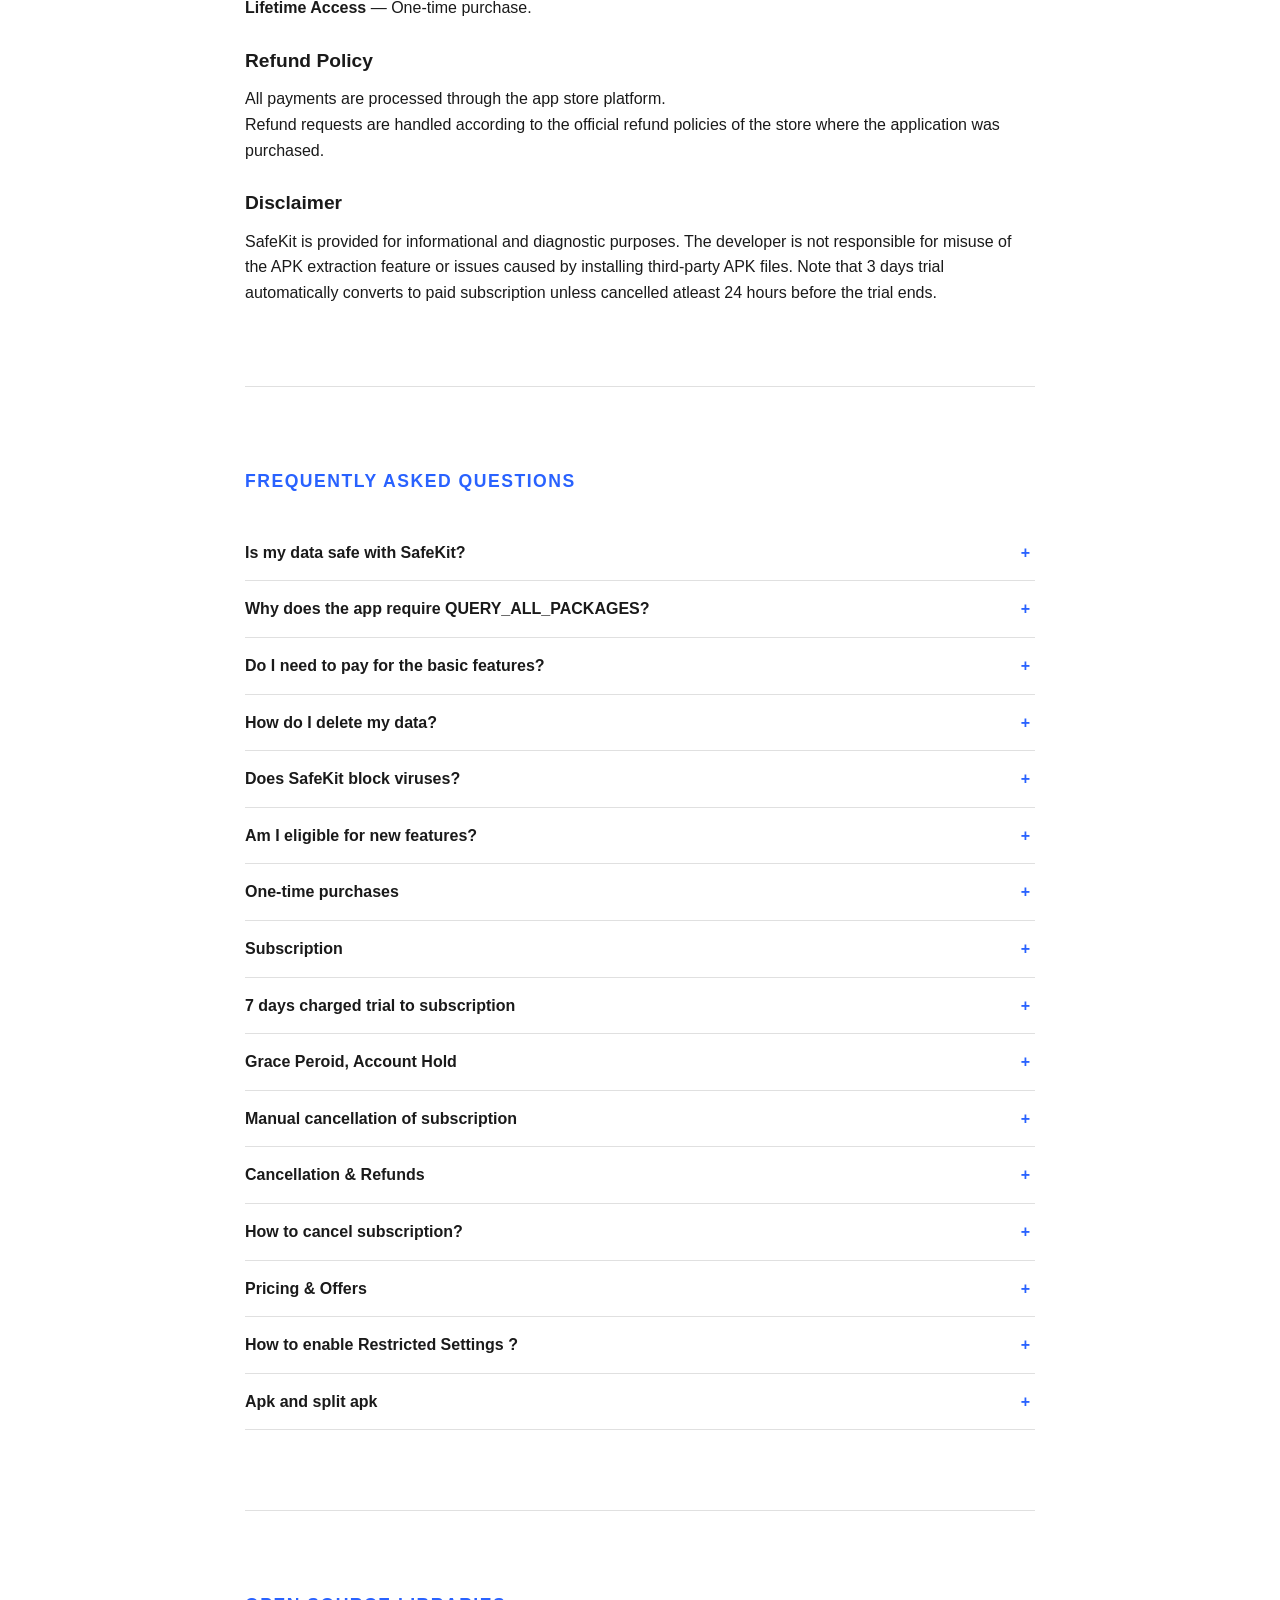
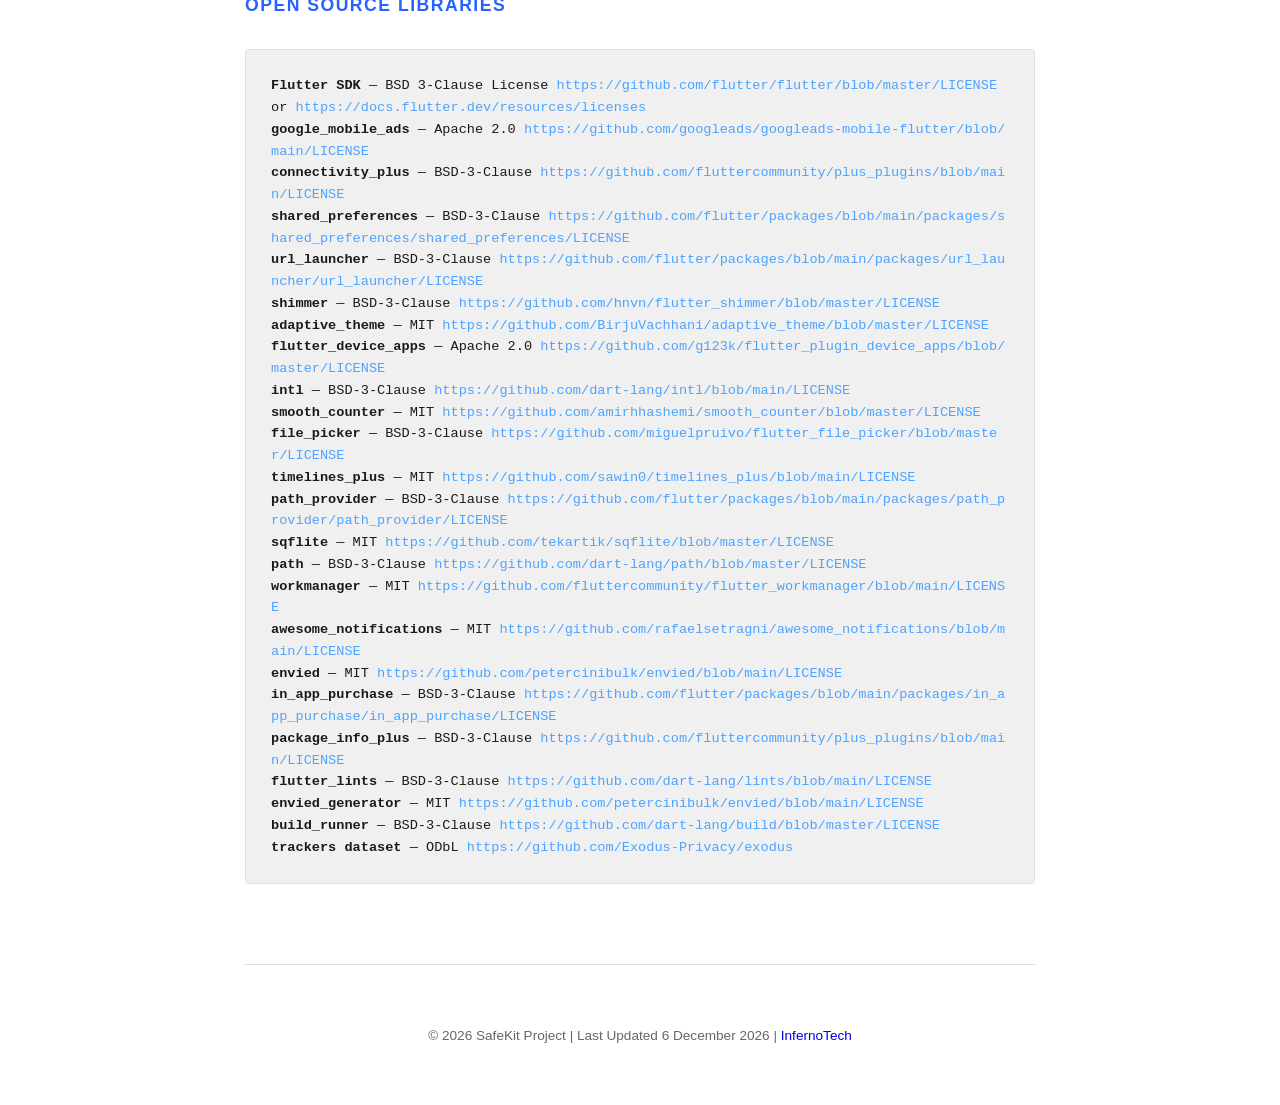
==== commit e3139a48: "Update faq grace and hold" ====
--- a/safekit/index.html
+++ b/safekit/index.html
@@ -307,16 +307,26 @@
             </details>
 
             <details class="faq-item">
-                <summary>Grace Peroid & Account Hold</summary>
+                <summary>Grace Peroid, Account Hold</summary>
                 <div class="faq-content">
                     <p>
-                        Grace period (Upto a week, mostly 4,5..7 days): The length of time users can keep their
+                        Grace period (5 days): The length of time users can keep their
                         subscription benefits while there's
                         an
                         issue with their renewal payment.
-                        Account hold 40 days: The length of time between the grace period and a user's subscription
+                        Account hold 25 days: The length of time between the grace period and a user's subscription
                         expiring if
                         the renewal payment fails. Developer will suspend user access to benefits during this period.
+                    </p>
+                </div>
+            </details>
+
+            <details class="faq-item">
+                <summary>Manual cancellation of subscription</summary>
+                <div class="faq-content">
+                    <p>
+                        The app developer has all the rights to revoke your access to subscription incase of non-payment
+                        of app when your account is on hold or your subscription may suspicious or can be a scam.
                     </p>
                 </div>
             </details>
@@ -353,7 +363,7 @@
                 <div class="faq-content">
                     <ul>
                         <li><strong>Will my price change?</strong> If a developer raises the price, you will receive at
-                            least 30 days' notice before the charge at the higher price takes effect.</li>
+                            an email before the charge comes to effect.</li>
                         <li><strong>What are discounts?</strong> Developers can offer discounted prices, which will be
                             displayed in the purchase flow.</li>
                     </ul>
@@ -364,7 +374,8 @@
                 <summary>How to enable Restricted Settings ?</summary>
                 <div class="faq-content">
                     <p>
-                        Android 13 and newer versions require you to Allow Restricted Settings. This setting can be
+                        (Downloaded app outside of the Google PlayStore) Android 13 and newer versions require you to
+                        Allow Restricted Settings. This setting can be
                         found directly in App Info or press the 3 dot on right end side. The purpose of this permission
                         is to ensure that some app requires some extra special that can be dangerous if you download and
                         install it from unknown sources or didn't know about the app it all.
